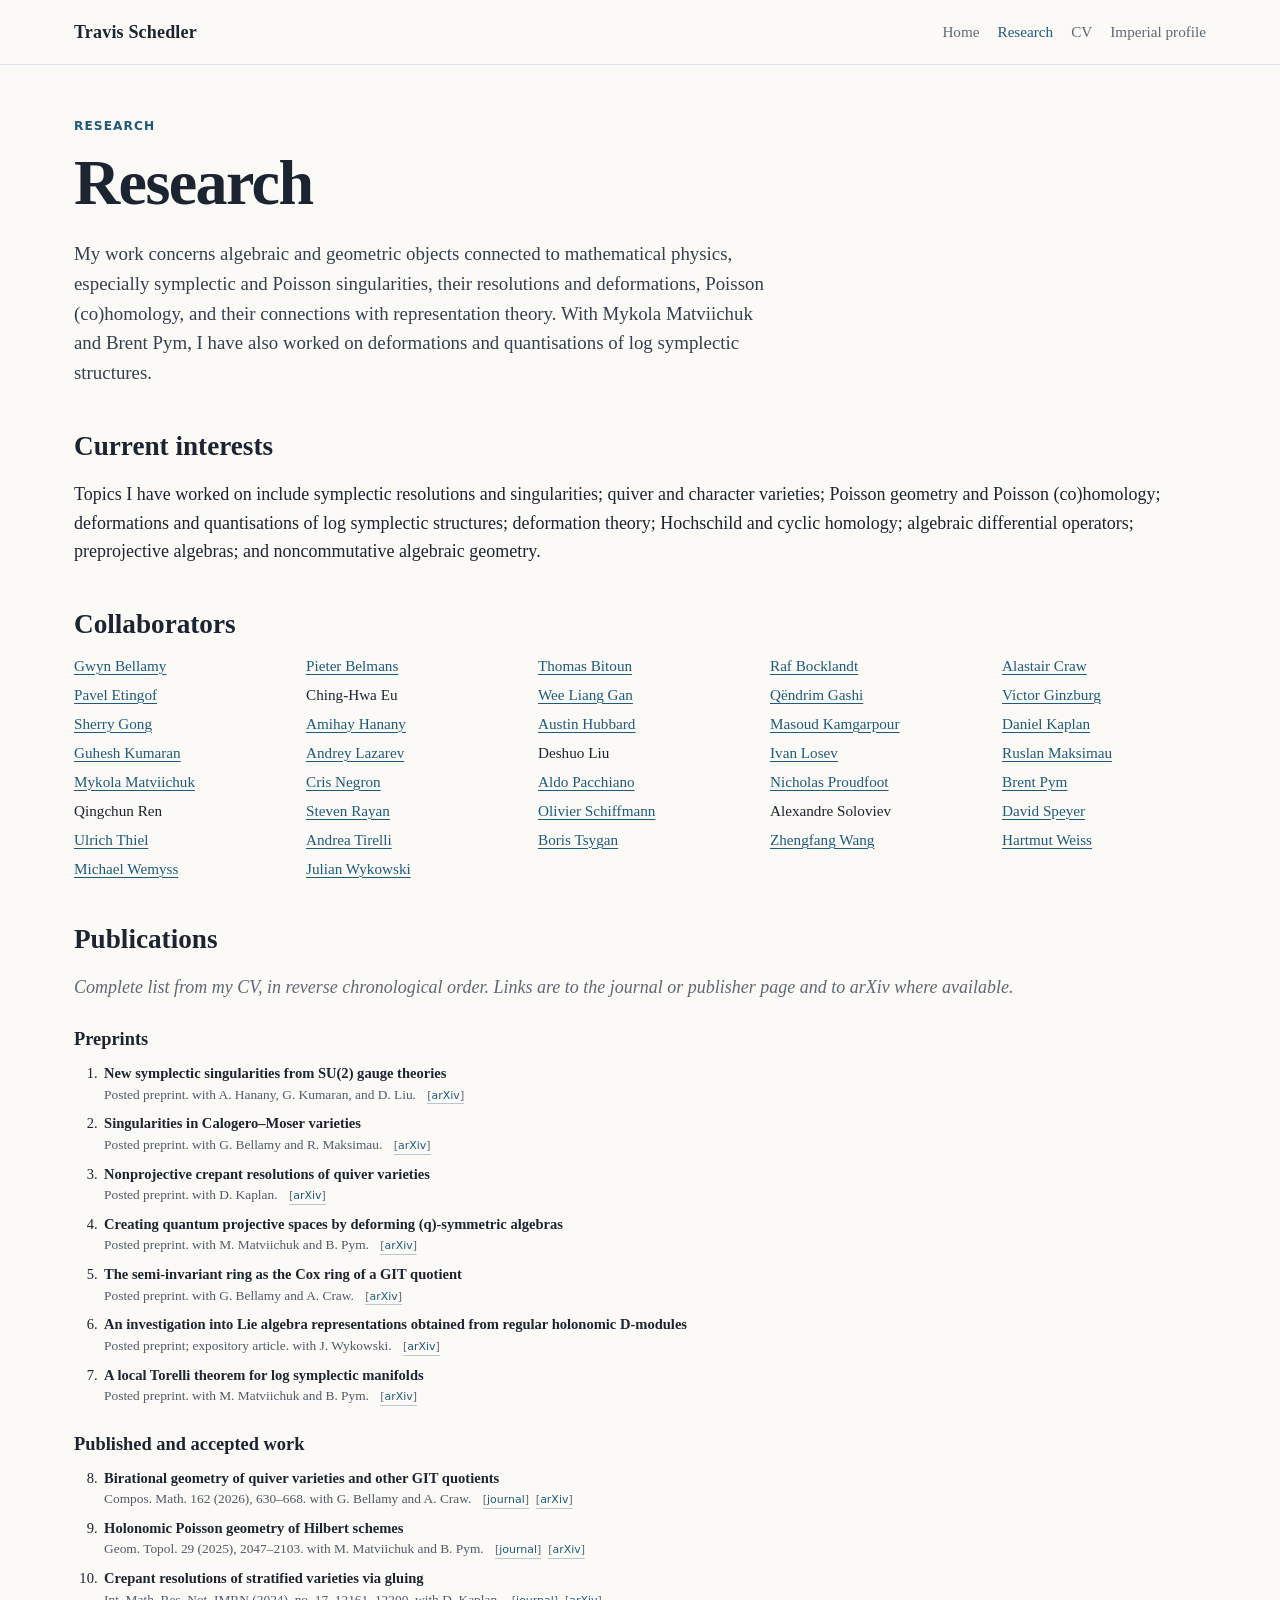
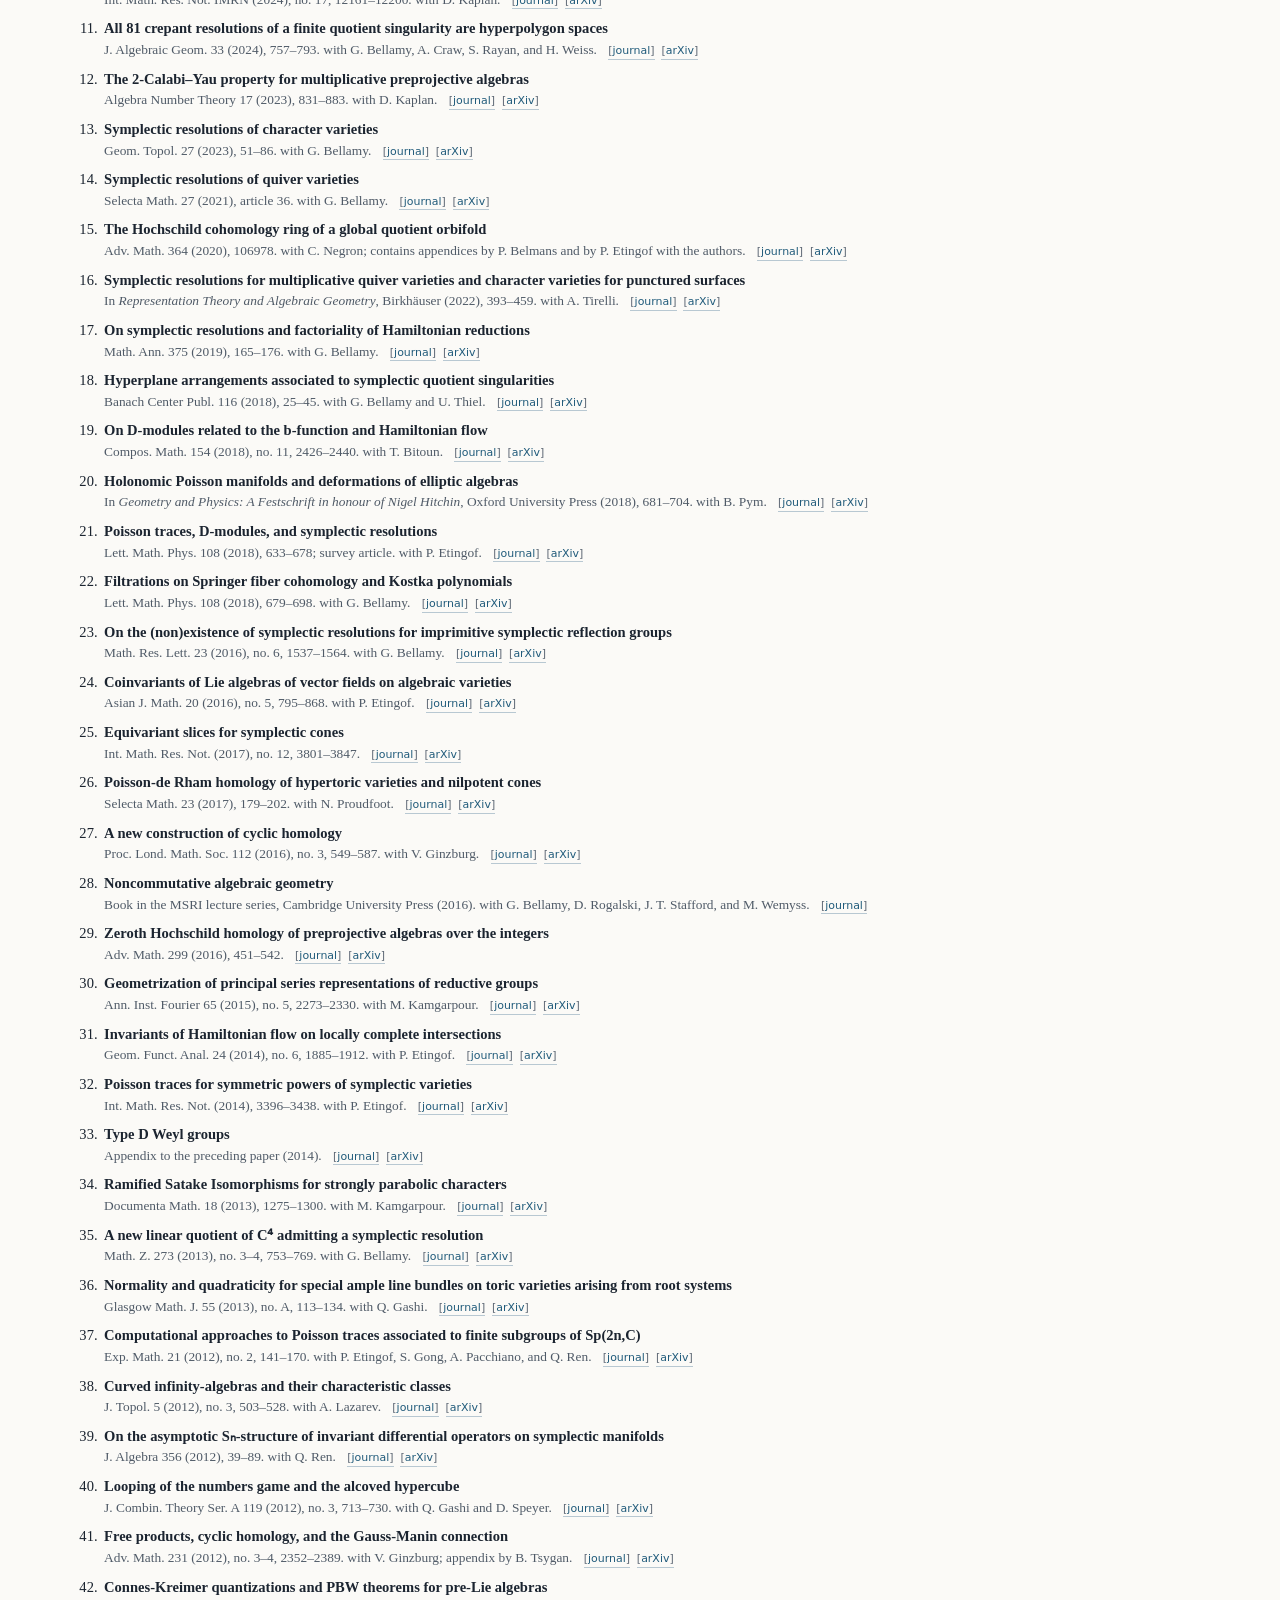
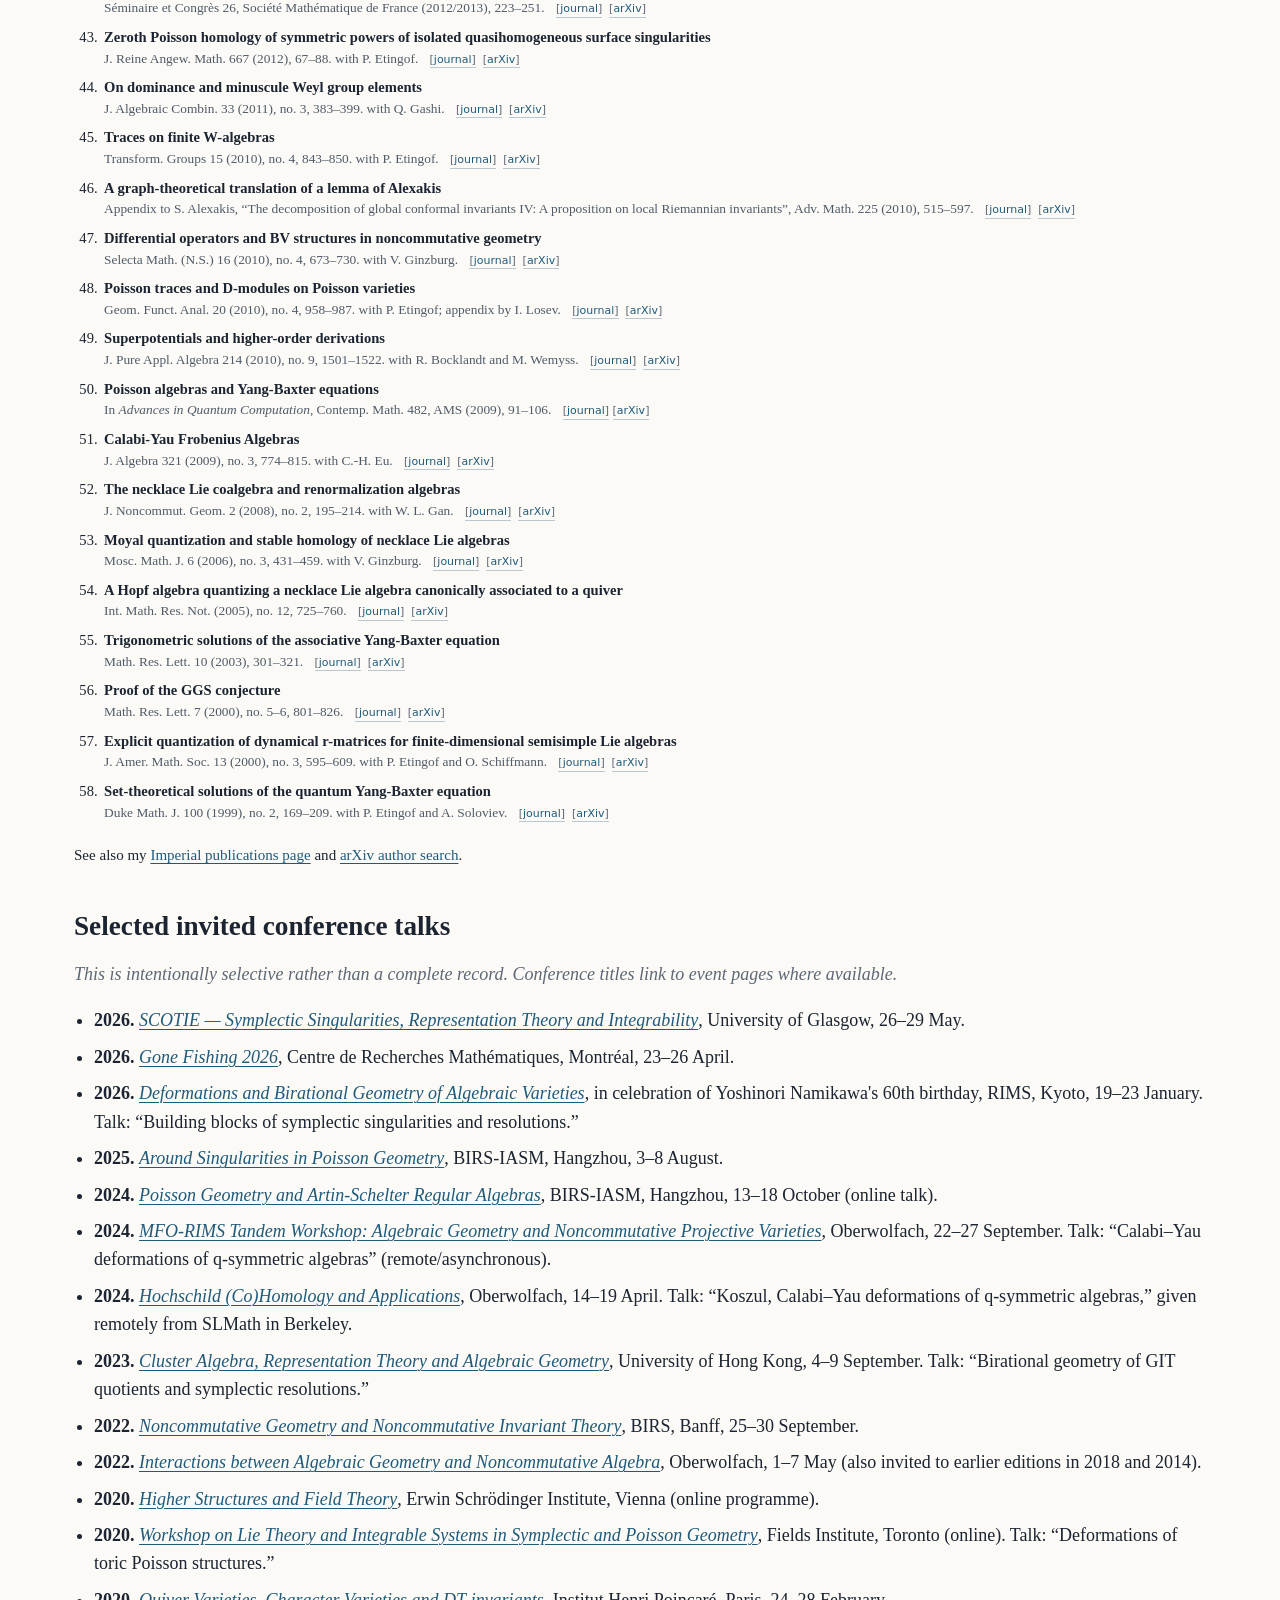
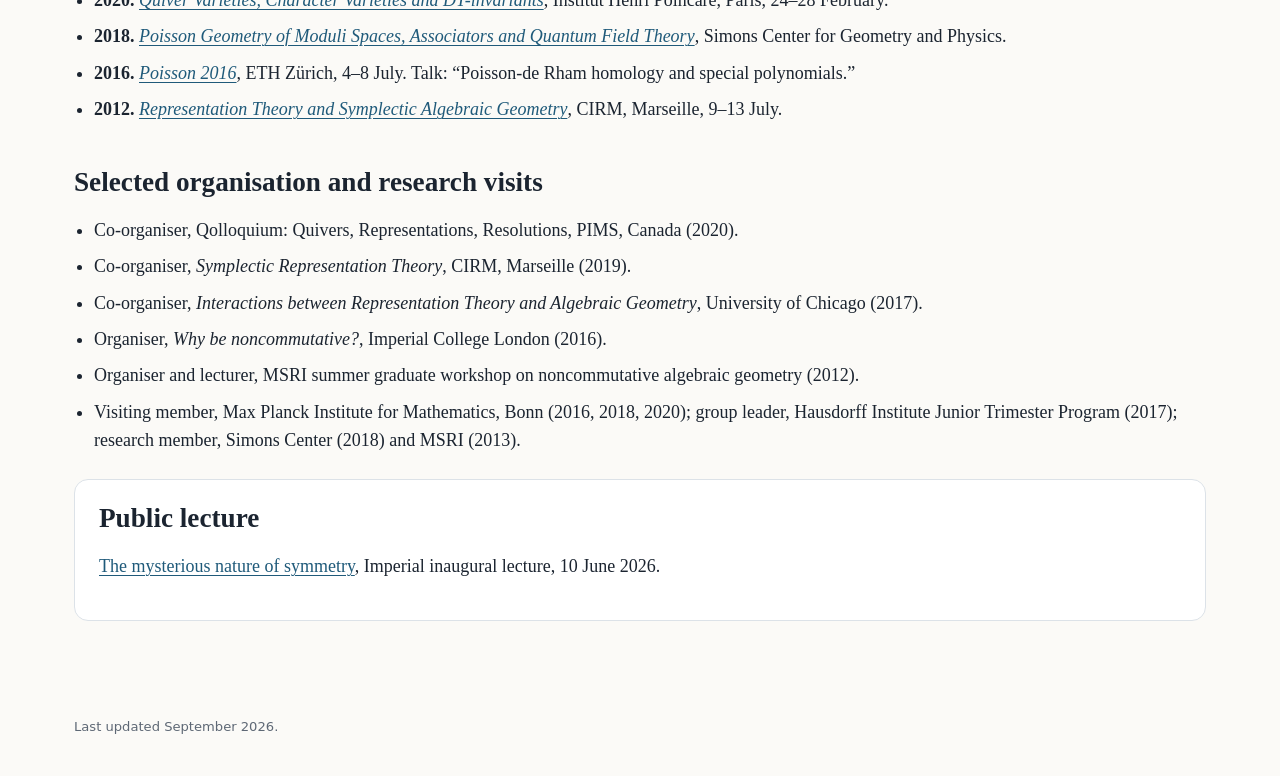
==== research.html @ 21d4279a "Add files via upload" ====
<!doctype html>
<html lang="en">
<head>
  <meta charset="utf-8">
  <meta name="viewport" content="width=device-width, initial-scale=1">
  <meta name="description" content="Research of Travis Schedler: symplectic and Poisson geometry, representation theory, Poisson (co)homology, quiver varieties, and log symplectic geometry.">
  <title>Research | Travis Schedler</title>
  <link rel="stylesheet" href="style.css">
</head>
<body>
  <header class="site-header">
    <nav class="nav" aria-label="Main navigation">
      <span class="brand">Travis Schedler</span>
      <div class="nav-links">
        <a href="index.html">Home</a>
        <span class="current-page" aria-current="page">Research</span>
        <a href="cv.pdf">CV</a>
        <a href="https://profiles.imperial.ac.uk/t.schedler">Imperial profile</a>
      </div>
    </nav>
  </header>

  <main>
    <div class="eyebrow">Research</div>
    <h1>Research</h1>
    <p class="lede">My work concerns algebraic and geometric objects connected to mathematical physics, especially symplectic and Poisson singularities, their resolutions and deformations, Poisson (co)homology, and their connections with representation theory. With Mykola Matviichuk and Brent Pym, I have also worked on deformations and quantisations of log symplectic structures.</p>

    <h2>Current interests</h2>
    <p>Topics I have worked on include symplectic resolutions and singularities; quiver and character varieties; Poisson geometry and Poisson (co)homology; deformations and quantisations of log symplectic structures; deformation theory; Hochschild and cyclic homology; algebraic differential operators; preprojective algebras; and noncommutative algebraic geometry.</p>

    <h2>Collaborators</h2>
    <ul class="collaborator-list">
      <li><a href="https://sites.google.com/view/gwynbellamy/home">Gwyn Bellamy</a></li>
      <li><a href="https://pbelmans.ncag.info/">Pieter Belmans</a></li>
      <li><a href="https://profiles.ucalgary.ca/thomas-bitoun">Thomas Bitoun</a></li>
      <li><a href="https://www.uva.nl/profiel/b/o/r.r.j.bocklandt/r.r.j.bocklandt.html">Raf Bocklandt</a></li>
      <li><a href="https://people.bath.ac.uk/ac886/">Alastair Craw</a></li>
      <li><a href="https://math.mit.edu/~etingof/">Pavel Etingof</a></li>
      <li>Ching-Hwa Eu</li>
      <li><a href="https://mathdept.ucr.edu/wee-liang-gan-publications">Wee Liang Gan</a></li>
      <li><a href="https://qendrimgashi.com/">Qëndrim Gashi</a></li>
      <li><a href="https://mathematics.uchicago.edu/people/profile/victor-ginzburg/">Victor Ginzburg</a></li>
      <li><a href="https://people.tamu.edu/~sgongli/">Sherry Gong</a></li>
      <li><a href="https://www.imperial.ac.uk/theoretical-physics/people/academic-staff/">Amihay Hanany</a></li>
      <li><a href="https://www.imperial.ac.uk/geometry/members/">Austin Hubbard</a></li>
      <li><a href="https://sites.google.com/view/masoudkomi/">Masoud Kamgarpour</a></li>
      <li><a href="https://sites.google.com/view/dankaplan/">Daniel Kaplan</a></li>
      <li><a href="https://www.guhesh.co.uk/">Guhesh Kumaran</a></li>
      <li><a href="https://www.lancaster.ac.uk/sci-tech/about-us/people/andrey-lazarev">Andrey Lazarev</a></li>
      <li>Deshuo Liu</li>
      <li><a href="https://ivanloseu.github.io/">Ivan Losev</a></li>
      <li><a href="https://www.cyu.fr/en/node/1009">Ruslan Maksimau</a></li>
      <li><a href="https://sites.google.com/view/mykola-matviichuk/home">Mykola Matviichuk</a></li>
      <li><a href="https://c-negron.github.io/">Cris Negron</a></li>
      <li><a href="https://www.aldopacchiano.ai/">Aldo Pacchiano</a></li>
      <li><a href="https://pages.uoregon.edu/njp/">Nicholas Proudfoot</a></li>
      <li><a href="https://www.mcgill.ca/mathstat/brent-pym">Brent Pym</a></li>
      <li>Qingchun Ren</li>
      <li><a href="https://researchers.usask.ca/steven-rayan/index.php">Steven Rayan</a></li>
      <li><a href="https://sites.google.com/site/olivierschiffmann/">Olivier Schiffmann</a></li>
      <li>Alexandre Soloviev</li>
      <li><a href="https://lsa.umich.edu/math/people/faculty/speyer.html">David Speyer</a></li>
      <li><a href="https://ulthiel.com/">Ulrich Thiel</a></li>
      <li><a href="http://wwwf.imperial.ac.uk/~at515/">Andrea Tirelli</a></li>
      <li><a href="https://www.math.northwestern.edu/people/faculty/boris-tsygan1.html">Boris Tsygan</a></li>
      <li><a href="https://math.nju.edu.cn/en/People/Faculty/20250512/i315954.html">Zhengfang Wang</a></li>
      <li><a href="https://www.math.uni-kiel.de/geometrie/de/hartmut-weiss">Hartmut Weiss</a></li>
      <li><a href="https://www.maths.gla.ac.uk/~mwemyss/">Michael Wemyss</a></li>
      <li><a href="https://sites.google.com/view/julian-wykowski">Julian Wykowski</a></li>
    </ul>

    <h2>Publications</h2>
    <p class="note">Complete list from my CV, in reverse chronological order. Links are to the journal or publisher page and to arXiv where available.</p>

    <h3>Preprints</h3>
    <ol class="publication-list" start="1">
      <li>
        <div class="pub-title">New symplectic singularities from SU(2) gauge theories</div>
        <div class="pub-details">Posted preprint. with A. Hanany, G. Kumaran, and D. Liu. <span class="pub-links"><a class="pub-link" href="https://arxiv.org/abs/2608.06451">arXiv</a></span></div>
      </li>
      <li>
        <div class="pub-title">Singularities in Calogero–Moser varieties</div>
        <div class="pub-details">Posted preprint. with G. Bellamy and R. Maksimau. <span class="pub-links"><a class="pub-link" href="https://arxiv.org/abs/2505.13779">arXiv</a></span></div>
      </li>
      <li>
        <div class="pub-title">Nonprojective crepant resolutions of quiver varieties</div>
        <div class="pub-details">Posted preprint. with D. Kaplan. <span class="pub-links"><a class="pub-link" href="https://arxiv.org/abs/2505.08624">arXiv</a></span></div>
      </li>
      <li>
        <div class="pub-title">Creating quantum projective spaces by deforming (q)-symmetric algebras</div>
        <div class="pub-details">Posted preprint. with M. Matviichuk and B. Pym. <span class="pub-links"><a class="pub-link" href="https://arxiv.org/abs/2411.10425">arXiv</a></span></div>
      </li>
      <li>
        <div class="pub-title">The semi-invariant ring as the Cox ring of a GIT quotient</div>
        <div class="pub-details">Posted preprint. with G. Bellamy and A. Craw. <span class="pub-links"><a class="pub-link" href="https://arxiv.org/abs/2404.12225">arXiv</a></span></div>
      </li>
      <li>
        <div class="pub-title">An investigation into Lie algebra representations obtained from regular holonomic D-modules</div>
        <div class="pub-details">Posted preprint; expository article. with J. Wykowski. <span class="pub-links"><a class="pub-link" href="https://arxiv.org/abs/2111.14774">arXiv</a></span></div>
      </li>
      <li>
        <div class="pub-title">A local Torelli theorem for log symplectic manifolds</div>
        <div class="pub-details">Posted preprint. with M. Matviichuk and B. Pym. <span class="pub-links"><a class="pub-link" href="https://arxiv.org/abs/2010.08692">arXiv</a></span></div>
      </li>
    </ol>

    <h3>Published and accepted work</h3>
    <ol class="publication-list" start="8">
      <li>
        <div class="pub-title">Birational geometry of quiver varieties and other GIT quotients</div>
        <div class="pub-details">Compos. Math. 162 (2026), 630–668. with G. Bellamy and A. Craw. <span class="pub-links"><a class="pub-link" href="https://doi.org/10.1017/S0010437X26103145">journal</a> <a class="pub-link" href="https://arxiv.org/abs/2212.09623">arXiv</a></span></div>
      </li>
      <li>
        <div class="pub-title">Holonomic Poisson geometry of Hilbert schemes</div>
        <div class="pub-details">Geom. Topol. 29 (2025), 2047–2103. with M. Matviichuk and B. Pym. <span class="pub-links"><a class="pub-link" href="https://doi.org/10.2140/gt.2025.29.2047">journal</a> <a class="pub-link" href="https://arxiv.org/abs/2212.14763">arXiv</a></span></div>
      </li>
      <li>
        <div class="pub-title">Crepant resolutions of stratified varieties via gluing</div>
        <div class="pub-details">Int. Math. Res. Not. IMRN (2024), no. 17, 12161–12200. with D. Kaplan. <span class="pub-links"><a class="pub-link" href="https://doi.org/10.1093/imrn/rnae135">journal</a> <a class="pub-link" href="https://arxiv.org/abs/2311.07539">arXiv</a></span></div>
      </li>
      <li>
        <div class="pub-title">All 81 crepant resolutions of a finite quotient singularity are hyperpolygon spaces</div>
        <div class="pub-details">J. Algebraic Geom. 33 (2024), 757–793. with G. Bellamy, A. Craw, S. Rayan, and H. Weiss. <span class="pub-links"><a class="pub-link" href="https://doi.org/10.1090/jag/827">journal</a> <a class="pub-link" href="https://arxiv.org/abs/2112.09878">arXiv</a></span></div>
      </li>
      <li>
        <div class="pub-title">The 2-Calabi–Yau property for multiplicative preprojective algebras</div>
        <div class="pub-details">Algebra Number Theory 17 (2023), 831–883. with D. Kaplan. <span class="pub-links"><a class="pub-link" href="https://doi.org/10.2140/ant.2023.17.831">journal</a> <a class="pub-link" href="https://arxiv.org/abs/1905.12025">arXiv</a></span></div>
      </li>
      <li>
        <div class="pub-title">Symplectic resolutions of character varieties</div>
        <div class="pub-details">Geom. Topol. 27 (2023), 51–86. with G. Bellamy. <span class="pub-links"><a class="pub-link" href="https://doi.org/10.2140/gt.2023.27.51">journal</a> <a class="pub-link" href="https://arxiv.org/abs/1909.12545">arXiv</a></span></div>
      </li>
      <li>
        <div class="pub-title">Symplectic resolutions of quiver varieties</div>
        <div class="pub-details">Selecta Math. 27 (2021), article 36. with G. Bellamy. <span class="pub-links"><a class="pub-link" href="https://doi.org/10.1007/s00029-021-00647-0">journal</a> <a class="pub-link" href="https://arxiv.org/abs/1602.00164">arXiv</a></span></div>
      </li>
      <li>
        <div class="pub-title">The Hochschild cohomology ring of a global quotient orbifold</div>
        <div class="pub-details">Adv. Math. 364 (2020), 106978. with C. Negron; contains appendices by P. Belmans and by P. Etingof with the authors. <span class="pub-links"><a class="pub-link" href="https://doi.org/10.1016/j.aim.2020.106978">journal</a> <a class="pub-link" href="https://arxiv.org/abs/1809.08715">arXiv</a></span></div>
      </li>
      <li>
        <div class="pub-title">Symplectic resolutions for multiplicative quiver varieties and character varieties for punctured surfaces</div>
        <div class="pub-details">In <em>Representation Theory and Algebraic Geometry</em>, Birkhäuser (2022), 393–459. with A. Tirelli. <span class="pub-links"><a class="pub-link" href="https://doi.org/10.1007/978-3-030-82007-7_9">journal</a> <a class="pub-link" href="https://arxiv.org/abs/1812.07687">arXiv</a></span></div>
      </li>
      <li>
        <div class="pub-title">On symplectic resolutions and factoriality of Hamiltonian reductions</div>
        <div class="pub-details">Math. Ann. 375 (2019), 165–176. with G. Bellamy. <span class="pub-links"><a class="pub-link" href="https://doi.org/10.1007/s00208-019-01851-2">journal</a> <a class="pub-link" href="https://arxiv.org/abs/1809.04301">arXiv</a></span></div>
      </li>
      <li>
        <div class="pub-title">Hyperplane arrangements associated to symplectic quotient singularities</div>
        <div class="pub-details">Banach Center Publ. 116 (2018), 25–45. with G. Bellamy and U. Thiel. <span class="pub-links"><a class="pub-link" href="https://doi.org/10.4064/bc116-2">journal</a> <a class="pub-link" href="https://arxiv.org/abs/1702.04881">arXiv</a></span></div>
      </li>
      <li>
        <div class="pub-title">On D-modules related to the b-function and Hamiltonian flow</div>
        <div class="pub-details">Compos. Math. 154 (2018), no. 11, 2426–2440. with T. Bitoun. <span class="pub-links"><a class="pub-link" href="https://doi.org/10.1112/S0010437X18007492">journal</a> <a class="pub-link" href="https://arxiv.org/abs/1606.07761">arXiv</a></span></div>
      </li>
      <li>
        <div class="pub-title">Holonomic Poisson manifolds and deformations of elliptic algebras</div>
        <div class="pub-details">In <em>Geometry and Physics: A Festschrift in honour of Nigel Hitchin</em>, Oxford University Press (2018), 681–704. with B. Pym. <span class="pub-links"><a class="pub-link" href="https://doi.org/10.1093/oso/9780198802020.003.0028">journal</a> <a class="pub-link" href="https://arxiv.org/abs/1707.06035">arXiv</a></span></div>
      </li>
      <li>
        <div class="pub-title">Poisson traces, D-modules, and symplectic resolutions</div>
        <div class="pub-details">Lett. Math. Phys. 108 (2018), 633–678; survey article. with P. Etingof. <span class="pub-links"><a class="pub-link" href="https://doi.org/10.1007/s11005-017-1024-1">journal</a> <a class="pub-link" href="https://arxiv.org/abs/1705.00423">arXiv</a></span></div>
      </li>
      <li>
        <div class="pub-title">Filtrations on Springer fiber cohomology and Kostka polynomials</div>
        <div class="pub-details">Lett. Math. Phys. 108 (2018), 679–698. with G. Bellamy. <span class="pub-links"><a class="pub-link" href="https://doi.org/10.1007/s11005-017-1002-7">journal</a> <a class="pub-link" href="https://arxiv.org/abs/1509.02520">arXiv</a></span></div>
      </li>
      <li>
        <div class="pub-title">On the (non)existence of symplectic resolutions for imprimitive symplectic reflection groups</div>
        <div class="pub-details">Math. Res. Lett. 23 (2016), no. 6, 1537–1564. with G. Bellamy. <span class="pub-links"><a class="pub-link" href="https://doi.org/10.4310/MRL.2016.v23.n6.a1">journal</a> <a class="pub-link" href="https://arxiv.org/abs/1309.3558">arXiv</a></span></div>
      </li>
      <li>
        <div class="pub-title">Coinvariants of Lie algebras of vector fields on algebraic varieties</div>
        <div class="pub-details">Asian J. Math. 20 (2016), no. 5, 795–868. with P. Etingof. <span class="pub-links"><a class="pub-link" href="https://doi.org/10.4310/AJM.2016.v20.n5.a1">journal</a> <a class="pub-link" href="https://arxiv.org/abs/1211.1883">arXiv</a></span></div>
      </li>
      <li>
        <div class="pub-title">Equivariant slices for symplectic cones</div>
        <div class="pub-details">Int. Math. Res. Not. (2017), no. 12, 3801–3847. <span class="pub-links"><a class="pub-link" href="https://doi.org/10.1093/imrn/rnw124">journal</a> <a class="pub-link" href="https://arxiv.org/abs/1501.03368">arXiv</a></span></div>
      </li>
      <li>
        <div class="pub-title">Poisson-de Rham homology of hypertoric varieties and nilpotent cones</div>
        <div class="pub-details">Selecta Math. 23 (2017), 179–202. with N. Proudfoot. <span class="pub-links"><a class="pub-link" href="https://doi.org/10.1007/s00029-016-0232-3">journal</a> <a class="pub-link" href="https://arxiv.org/abs/1405.0743">arXiv</a></span></div>
      </li>
      <li>
        <div class="pub-title">A new construction of cyclic homology</div>
        <div class="pub-details">Proc. Lond. Math. Soc. 112 (2016), no. 3, 549–587. with V. Ginzburg. <span class="pub-links"><a class="pub-link" href="https://doi.org/10.1112/plms/pdw001">journal</a> <a class="pub-link" href="https://arxiv.org/abs/1201.6635">arXiv</a></span></div>
      </li>
      <li>
        <div class="pub-title">Noncommutative algebraic geometry</div>
        <div class="pub-details">Book in the MSRI lecture series, Cambridge University Press (2016). with G. Bellamy, D. Rogalski, J. T. Stafford, and M. Wemyss. <span class="pub-links"><a class="pub-link" href="https://www.cambridge.org/core/books/noncommutative-algebraic-geometry/">journal</a></span></div>
      </li>
      <li>
        <div class="pub-title">Zeroth Hochschild homology of preprojective algebras over the integers</div>
        <div class="pub-details">Adv. Math. 299 (2016), 451–542. <span class="pub-links"><a class="pub-link" href="https://doi.org/10.1016/j.aim.2016.02.015">journal</a> <a class="pub-link" href="https://arxiv.org/abs/0704.3278">arXiv</a></span></div>
      </li>
      <li>
        <div class="pub-title">Geometrization of principal series representations of reductive groups</div>
        <div class="pub-details">Ann. Inst. Fourier 65 (2015), no. 5, 2273–2330. with M. Kamgarpour. <span class="pub-links"><a class="pub-link" href="https://doi.org/10.5802/aif.2988">journal</a> <a class="pub-link" href="https://arxiv.org/abs/1011.4529">arXiv</a></span></div>
      </li>
      <li>
        <div class="pub-title">Invariants of Hamiltonian flow on locally complete intersections</div>
        <div class="pub-details">Geom. Funct. Anal. 24 (2014), no. 6, 1885–1912. with P. Etingof. <span class="pub-links"><a class="pub-link" href="https://doi.org/10.1007/s00039-014-0302-7">journal</a> <a class="pub-link" href="https://arxiv.org/abs/1401.5042">arXiv</a></span></div>
      </li>
      <li>
        <div class="pub-title">Poisson traces for symmetric powers of symplectic varieties</div>
        <div class="pub-details">Int. Math. Res. Not. (2014), 3396–3438. with P. Etingof. <span class="pub-links"><a class="pub-link" href="https://doi.org/10.1093/imrn/rnt031">journal</a> <a class="pub-link" href="https://arxiv.org/abs/1109.4712">arXiv</a></span></div>
      </li>
      <li>
        <div class="pub-title">Type D Weyl groups</div>
        <div class="pub-details">Appendix to the preceding paper (2014). <span class="pub-links"><a class="pub-link" href="https://doi.org/10.1093/imrn/rnt031">journal</a> <a class="pub-link" href="https://arxiv.org/abs/1109.4712">arXiv</a></span></div>
      </li>
      <li>
        <div class="pub-title">Ramified Satake Isomorphisms for strongly parabolic characters</div>
        <div class="pub-details">Documenta Math. 18 (2013), 1275–1300. with M. Kamgarpour. <span class="pub-links"><a class="pub-link" href="https://doi.org/10.4171/DM/428">journal</a> <a class="pub-link" href="https://arxiv.org/abs/1210.1051">arXiv</a></span></div>
      </li>
      <li>
        <div class="pub-title">A new linear quotient of C⁴ admitting a symplectic resolution</div>
        <div class="pub-details">Math. Z. 273 (2013), no. 3–4, 753–769. with G. Bellamy. <span class="pub-links"><a class="pub-link" href="https://doi.org/10.1007/s00209-012-1028-6">journal</a> <a class="pub-link" href="https://arxiv.org/abs/1109.3015">arXiv</a></span></div>
      </li>
      <li>
        <div class="pub-title">Normality and quadraticity for special ample line bundles on toric varieties arising from root systems</div>
        <div class="pub-details">Glasgow Math. J. 55 (2013), no. A, 113–134. with Q. Gashi. <span class="pub-links"><a class="pub-link" href="https://doi.org/10.1017/S0017089513000542">journal</a> <a class="pub-link" href="https://arxiv.org/abs/1102.4083">arXiv</a></span></div>
      </li>
      <li>
        <div class="pub-title">Computational approaches to Poisson traces associated to finite subgroups of Sp(2n,C)</div>
        <div class="pub-details">Exp. Math. 21 (2012), no. 2, 141–170. with P. Etingof, S. Gong, A. Pacchiano, and Q. Ren. <span class="pub-links"><a class="pub-link" href="https://doi.org/10.1080/10586458.2012.641840">journal</a> <a class="pub-link" href="https://arxiv.org/abs/1101.5171">arXiv</a></span></div>
      </li>
      <li>
        <div class="pub-title">Curved infinity-algebras and their characteristic classes</div>
        <div class="pub-details">J. Topol. 5 (2012), no. 3, 503–528. with A. Lazarev. <span class="pub-links"><a class="pub-link" href="https://doi.org/10.1112/jtopol/jts011">journal</a> <a class="pub-link" href="https://arxiv.org/abs/1009.6203">arXiv</a></span></div>
      </li>
      <li>
        <div class="pub-title">On the asymptotic Sₙ-structure of invariant differential operators on symplectic manifolds</div>
        <div class="pub-details">J. Algebra 356 (2012), 39–89. with Q. Ren. <span class="pub-links"><a class="pub-link" href="https://doi.org/10.1016/j.jalgebra.2012.01.023">journal</a> <a class="pub-link" href="https://arxiv.org/abs/1006.0268">arXiv</a></span></div>
      </li>
      <li>
        <div class="pub-title">Looping of the numbers game and the alcoved hypercube</div>
        <div class="pub-details">J. Combin. Theory Ser. A 119 (2012), no. 3, 713–730. with Q. Gashi and D. Speyer. <span class="pub-links"><a class="pub-link" href="https://doi.org/10.1016/j.jcta.2011.11.012">journal</a> <a class="pub-link" href="https://arxiv.org/abs/0909.5324">arXiv</a></span></div>
      </li>
      <li>
        <div class="pub-title">Free products, cyclic homology, and the Gauss-Manin connection</div>
        <div class="pub-details">Adv. Math. 231 (2012), no. 3–4, 2352–2389. with V. Ginzburg; appendix by B. Tsygan. <span class="pub-links"><a class="pub-link" href="https://doi.org/10.1016/j.aim.2012.06.016">journal</a> <a class="pub-link" href="https://arxiv.org/abs/0803.3655">arXiv</a></span></div>
      </li>
      <li>
        <div class="pub-title">Connes-Kreimer quantizations and PBW theorems for pre-Lie algebras</div>
        <div class="pub-details">Séminaire et Congrès 26, Société Mathématique de France (2012/2013), 223–251. <span class="pub-links"><a class="pub-link" href="https://smf.emath.fr/publications/quantification-la-connes-kreimer-et-theoremes-pbw-pour-les-algebres-pre-lie">journal</a> <a class="pub-link" href="https://arxiv.org/abs/0907.1717">arXiv</a></span></div>
      </li>
      <li>
        <div class="pub-title">Zeroth Poisson homology of symmetric powers of isolated quasihomogeneous surface singularities</div>
        <div class="pub-details">J. Reine Angew. Math. 667 (2012), 67–88. with P. Etingof. <span class="pub-links"><a class="pub-link" href="https://doi.org/10.1515/CRELLE.2011.124">journal</a> <a class="pub-link" href="https://arxiv.org/abs/0907.1715">arXiv</a></span></div>
      </li>
      <li>
        <div class="pub-title">On dominance and minuscule Weyl group elements</div>
        <div class="pub-details">J. Algebraic Combin. 33 (2011), no. 3, 383–399. with Q. Gashi. <span class="pub-links"><a class="pub-link" href="https://doi.org/10.1007/s10801-010-0248-2">journal</a> <a class="pub-link" href="https://arxiv.org/abs/0908.1091">arXiv</a></span></div>
      </li>
      <li>
        <div class="pub-title">Traces on finite W-algebras</div>
        <div class="pub-details">Transform. Groups 15 (2010), no. 4, 843–850. with P. Etingof. <span class="pub-links"><a class="pub-link" href="https://doi.org/10.1007/s00031-010-9103-8">journal</a> <a class="pub-link" href="https://arxiv.org/abs/1004.4634">arXiv</a></span></div>
      </li>
      <li>
        <div class="pub-title">A graph-theoretical translation of a lemma of Alexakis</div>
        <div class="pub-details">Appendix to S. Alexakis, “The decomposition of global conformal invariants IV: A proposition on local Riemannian invariants”, Adv. Math. 225 (2010), 515–597. <span class="pub-links"><a class="pub-link" href="https://doi.org/10.1016/j.aim.2010.01.028">journal</a> <a class="pub-link" href="https://arxiv.org/abs/0912.3761">arXiv</a></span></div>
      </li>
      <li>
        <div class="pub-title">Differential operators and BV structures in noncommutative geometry</div>
        <div class="pub-details">Selecta Math. (N.S.) 16 (2010), no. 4, 673–730. with V. Ginzburg. <span class="pub-links"><a class="pub-link" href="https://doi.org/10.1007/s00029-010-0029-8">journal</a> <a class="pub-link" href="https://arxiv.org/abs/0710.3392">arXiv</a></span></div>
      </li>
      <li>
        <div class="pub-title">Poisson traces and D-modules on Poisson varieties</div>
        <div class="pub-details">Geom. Funct. Anal. 20 (2010), no. 4, 958–987. with P. Etingof; appendix by I. Losev. <span class="pub-links"><a class="pub-link" href="https://doi.org/10.1007/s00039-010-0085-4">journal</a> <a class="pub-link" href="https://arxiv.org/abs/0908.3868">arXiv</a></span></div>
      </li>
      <li>
        <div class="pub-title">Superpotentials and higher-order derivations</div>
        <div class="pub-details">J. Pure Appl. Algebra 214 (2010), no. 9, 1501–1522. with R. Bocklandt and M. Wemyss. <span class="pub-links"><a class="pub-link" href="https://doi.org/10.1016/j.jpaa.2009.07.013">journal</a> <a class="pub-link" href="https://arxiv.org/abs/0802.0162">arXiv</a></span></div>
      </li>
      <li>
        <div class="pub-title">Poisson algebras and Yang-Baxter equations</div>
        <div class="pub-details">In <em>Advances in Quantum Computation</em>, Contemp. Math. 482, AMS (2009), 91–106. <span class="pub-links"><a class="pub-link" href="https://doi.org/10.1090/conm/482/09415">journal</a><a class="pub-link" href="https://arxiv.org/abs/math/0612493">arXiv</a></span></div>
      </li>
      <li>
        <div class="pub-title">Calabi-Yau Frobenius Algebras</div>
        <div class="pub-details">J. Algebra 321 (2009), no. 3, 774–815. with C.-H. Eu. <span class="pub-links"><a class="pub-link" href="https://doi.org/10.1016/j.jalgebra.2008.11.003">journal</a> <a class="pub-link" href="https://arxiv.org/abs/0710.3391">arXiv</a></span></div>
      </li>
      <li>
        <div class="pub-title">The necklace Lie coalgebra and renormalization algebras</div>
        <div class="pub-details">J. Noncommut. Geom. 2 (2008), no. 2, 195–214. with W. L. Gan. <span class="pub-links"><a class="pub-link" href="https://doi.org/10.4171/JNCG/19">journal</a> <a class="pub-link" href="https://arxiv.org/abs/math-ph/0702055">arXiv</a></span></div>
      </li>
      <li>
        <div class="pub-title">Moyal quantization and stable homology of necklace Lie algebras</div>
        <div class="pub-details">Mosc. Math. J. 6 (2006), no. 3, 431–459. with V. Ginzburg. <span class="pub-links"><a class="pub-link" href="https://doi.org/10.17323/1609-4514-2006-6-3-431-459">journal</a> <a class="pub-link" href="https://arxiv.org/abs/math/0605704">arXiv</a></span></div>
      </li>
      <li>
        <div class="pub-title">A Hopf algebra quantizing a necklace Lie algebra canonically associated to a quiver</div>
        <div class="pub-details">Int. Math. Res. Not. (2005), no. 12, 725–760. <span class="pub-links"><a class="pub-link" href="https://doi.org/10.1155/IMRN.2005.725">journal</a> <a class="pub-link" href="https://arxiv.org/abs/math/0406200">arXiv</a></span></div>
      </li>
      <li>
        <div class="pub-title">Trigonometric solutions of the associative Yang-Baxter equation</div>
        <div class="pub-details">Math. Res. Lett. 10 (2003), 301–321. <span class="pub-links"><a class="pub-link" href="https://doi.org/10.4310/MRL.2003.v10.n3.a3">journal</a> <a class="pub-link" href="https://arxiv.org/abs/math/0212258">arXiv</a></span></div>
      </li>
      <li>
        <div class="pub-title">Proof of the GGS conjecture</div>
        <div class="pub-details">Math. Res. Lett. 7 (2000), no. 5–6, 801–826. <span class="pub-links"><a class="pub-link" href="https://doi.org/10.4310/MRL.2000.v7.n6.a12">journal</a> <a class="pub-link" href="https://arxiv.org/abs/math/0009173">arXiv</a></span></div>
      </li>
      <li>
        <div class="pub-title">Explicit quantization of dynamical r-matrices for finite-dimensional semisimple Lie algebras</div>
        <div class="pub-details">J. Amer. Math. Soc. 13 (2000), no. 3, 595–609. with P. Etingof and O. Schiffmann. <span class="pub-links"><a class="pub-link" href="https://doi.org/10.1090/S0894-0347-00-00333-7">journal</a> <a class="pub-link" href="https://arxiv.org/abs/math/9912009">arXiv</a></span></div>
      </li>
      <li>
        <div class="pub-title">Set-theoretical solutions of the quantum Yang-Baxter equation</div>
        <div class="pub-details">Duke Math. J. 100 (1999), no. 2, 169–209. with P. Etingof and A. Soloviev. <span class="pub-links"><a class="pub-link" href="https://doi.org/10.1215/S0012-7094-99-10007-X">journal</a> <a class="pub-link" href="https://arxiv.org/abs/q-alg/9707027">arXiv</a></span></div>
      </li>
    </ol>

    <p class="publication-more">See also my <a href="https://profiles.imperial.ac.uk/t.schedler/publications">Imperial publications page</a> and <a href="https://arxiv.org/search/?searchtype=author&amp;query=Schedler%2C+T">arXiv author search</a>.</p>

    <h2>Selected invited conference talks</h2>
    <p class="note">This is intentionally selective rather than a complete record. Conference titles link to event pages where available.</p>
    <ul class="clean-list">
      <li><strong>2026.</strong> <a href="https://sites.google.com/view/scotie2026/"><em>SCOTIE — Symplectic Singularities, Representation Theory and Integrability</em></a>, University of Glasgow, 26–29 May.</li>
      <li><strong>2026.</strong> <a href="https://www.math.wustl.edu/~xtang/gone-fishing"><em>Gone Fishing 2026</em></a>, Centre de Recherches Mathématiques, Montréal, 23–26 April.</li>
      <li><strong>2026.</strong> <a href="https://nagai-y.w.waseda.jp/deformations-and-birational-geometry-of-algebraic-varieties/"><em>Deformations and Birational Geometry of Algebraic Varieties</em></a>, in celebration of Yoshinori Namikawa's 60th birthday, RIMS, Kyoto, 19–23 January. Talk: “Building blocks of symplectic singularities and resolutions.”</li>
      <li><strong>2025.</strong> <a href="https://www.birs.ca/events/2025/5-day-workshops/25w5442"><em>Around Singularities in Poisson Geometry</em></a>, BIRS-IASM, Hangzhou, 3–8 August.</li>
      <li><strong>2024.</strong> <a href="https://www.birs.ca/events/2024/5-day-workshops/24w5505"><em>Poisson Geometry and Artin-Schelter Regular Algebras</em></a>, BIRS-IASM, Hangzhou, 13–18 October (online talk).</li>
      <li><strong>2024.</strong> <a href="https://publications.mfo.de/handle/mfo/4258"><em>MFO-RIMS Tandem Workshop: Algebraic Geometry and Noncommutative Projective Varieties</em></a>, Oberwolfach, 22–27 September. Talk: “Calabi–Yau deformations of q-symmetric algebras” (remote/asynchronous).</li>
      <li><strong>2024.</strong> <a href="https://publications.mfo.de/handle/mfo/4215"><em>Hochschild (Co)Homology and Applications</em></a>, Oberwolfach, 14–19 April. Talk: “Koszul, Calabi–Yau deformations of q-symmetric algebras,” given remotely from SLMath in Berkeley.</li>
      <li><strong>2023.</strong> <a href="https://hkumath.hku.hk/~imr/event/Conference2023/index.php"><em>Cluster Algebra, Representation Theory and Algebraic Geometry</em></a>, University of Hong Kong, 4–9 September. Talk: “Birational geometry of GIT quotients and symplectic resolutions.”</li>
      <li><strong>2022.</strong> <a href="https://www.birs.ca/events/2022/5-day-workshops/22w5084"><em>Noncommutative Geometry and Noncommutative Invariant Theory</em></a>, BIRS, Banff, 25–30 September.</li>
      <li><strong>2022.</strong> <a href="https://publications.mfo.de/handle/mfo/3992"><em>Interactions between Algebraic Geometry and Noncommutative Algebra</em></a>, Oberwolfach, 1–7 May (also invited to earlier editions in 2018 and 2014).</li>
      <li><strong>2020.</strong> <a href="https://www.esi.ac.at/events/e399/"><em>Higher Structures and Field Theory</em></a>, Erwin Schrödinger Institute, Vienna (online programme).</li>
      <li><strong>2020.</strong> <a href="https://www.fieldsinstitute.ca/activities/19-20/lie-theory"><em>Workshop on Lie Theory and Integrable Systems in Symplectic and Poisson Geometry</em></a>, Fields Institute, Toronto (online). Talk: “Deformations of toric Poisson structures.”</li>
      <li><strong>2020.</strong> <a href="https://www.ihp.fr/en/news-research-activities/t1-2020-representation-theory"><em>Quiver Varieties, Character Varieties and DT-invariants</em></a>, Institut Henri Poincaré, Paris, 24–28 February.</li>
      <li><strong>2018.</strong> <a href="https://scgp.stonybrook.edu/archives/20581"><em>Poisson Geometry of Moduli Spaces, Associators and Quantum Field Theory</em></a>, Simons Center for Geometry and Physics.</li>
      <li><strong>2016.</strong> <a href="https://www.unige.ch/math/Poisson2016/conference.html"><em>Poisson 2016</em></a>, ETH Zürich, 4–8 July. Talk: “Poisson-de Rham homology and special polynomials.”</li>
      <li><strong>2012.</strong> <a href="https://www.cirm-math.fr/Archives/?EX=liste_archive&amp;annee=2012"><em>Representation Theory and Symplectic Algebraic Geometry</em></a>, CIRM, Marseille, 9–13 July.</li>
    </ul>

    <h2>Selected organisation and research visits</h2>
    <ul class="clean-list">
      <li>Co-organiser, Qolloquium: Quivers, Representations, Resolutions, PIMS, Canada (2020).</li>
      <li>Co-organiser, <em>Symplectic Representation Theory</em>, CIRM, Marseille (2019).</li>
      <li>Co-organiser, <em>Interactions between Representation Theory and Algebraic Geometry</em>, University of Chicago (2017).</li>
      <li>Organiser, <em>Why be noncommutative?</em>, Imperial College London (2016).</li>
      <li>Organiser and lecturer, MSRI summer graduate workshop on noncommutative algebraic geometry (2012).</li>
      <li>Visiting member, Max Planck Institute for Mathematics, Bonn (2016, 2018, 2020); group leader, Hausdorff Institute Junior Trimester Program (2017); research member, Simons Center (2018) and MSRI (2013).</li>
    </ul>

    <section class="card">
      <h2>Public lecture</h2>
      <p><a href="https://www.imperial.ac.uk/events/207243/the-mysterious-nature-of-symmetry/">The mysterious nature of symmetry</a>, Imperial inaugural lecture, 10 June 2026.</p>
    </section>
  </main>

  <footer>
    Last updated September 2026.
  </footer>
</body>
</html>
---- style.css ----
:root {
  --ink: #1b2430;
  --muted: #5e6875;
  --paper: #fbfaf7;
  --panel: #ffffff;
  --line: #dce2e8;
  --accent: #1f5a7a;
  --accent-soft: #eaf2f6;
  --max: 1180px;
}

* { box-sizing: border-box; }
html { scroll-behavior: smooth; }
body {
  margin: 0;
  background: var(--paper);
  color: var(--ink);
  font-family: Georgia, "Times New Roman", serif;
  font-size: 18px;
  line-height: 1.58;
}

a { color: var(--accent); text-decoration-thickness: 1px; text-underline-offset: 3px; }
a:hover { text-decoration-thickness: 2px; }

.site-header {
  border-bottom: 1px solid var(--line);
  background: rgba(251,250,247,0.96);
}
.nav {
  max-width: var(--max);
  margin: 0 auto;
  padding: 18px 24px;
  display: flex;
  gap: 22px;
  align-items: center;
  justify-content: space-between;
}
.brand {
  font-weight: 700;
  color: var(--ink);
  text-decoration: none;
  letter-spacing: .01em;
}
.nav-links { display: flex; gap: 18px; flex-wrap: wrap; }
.nav-links a, .current-page { text-decoration: none; color: var(--muted); font-size: 0.95rem; }
.nav-links a:hover, .current-page { color: var(--accent); }

main {
  max-width: var(--max);
  margin: 0 auto;
  padding: 52px 24px 72px;
}
.hero {
  display: grid;
  grid-template-columns: minmax(0, 1fr) 210px;
  gap: 48px;
  align-items: center;
  margin-bottom: 46px;
}
.eyebrow {
  font-family: system-ui, -apple-system, BlinkMacSystemFont, "Segoe UI", sans-serif;
  text-transform: uppercase;
  letter-spacing: .09em;
  color: var(--accent);
  font-size: .76rem;
  font-weight: 700;
  margin-bottom: 8px;
}
h1, h2, h3 { line-height: 1.18; }
h1 { font-size: clamp(2.5rem, 5vw, 4rem); margin: 0 0 10px; font-weight: 600; letter-spacing: -.025em; }
h2 { font-size: 1.7rem; margin: 42px 0 14px; }
h3 { font-size: 1.15rem; margin: 28px 0 8px; }
.lede { font-size: 1.18rem; color: #34404d; max-width: 690px; }

.photo {
  width: 200px;
  height: 200px;
  object-fit: cover;
  border-radius: 18px;
  border: 1px solid var(--line);
  box-shadow: 0 10px 28px rgba(27,36,48,.10);
  background: var(--accent-soft);
}

.card {
  background: var(--panel);
  border: 1px solid var(--line);
  border-radius: 14px;
  padding: 22px 24px;
  margin: 24px 0;
}
.card h2, .card h3 { margin-top: 0; }


.clean-list { padding-left: 1.25rem; }
.clean-list li { margin-bottom: 8px; }
.pub-list { padding-left: 1.35rem; }
.pub-list li { margin-bottom: 14px; }
.meta { color: var(--muted); font-size: .92rem; }
.note { color: var(--muted); font-style: italic; }


.home-copy {
  max-width: 820px;
}
.home-copy p + p {
  margin-top: 1.35rem;
}
.home-links {
  line-height: 1.65;
}

.collaborator-list {
  list-style: none;
  padding: 0;
  margin: 14px 0 8px;
  display: grid;
  grid-template-columns: repeat(5, minmax(0, 1fr));
  column-gap: 28px;
  row-gap: 5px;
  font-size: .95rem;
}
.collaborator-list li {
  min-width: 0;
}

footer {
  max-width: var(--max);
  margin: 0 auto;
  padding: 0 24px 38px;
  color: var(--muted);
  font-family: system-ui, -apple-system, BlinkMacSystemFont, "Segoe UI", sans-serif;
  font-size: .82rem;
}

@media (max-width: 1000px) {
  .collaborator-list { grid-template-columns: repeat(4, minmax(0, 1fr)); }
}

@media (max-width: 820px) {
  .collaborator-list { grid-template-columns: repeat(3, minmax(0, 1fr)); }
}

@media (max-width: 700px) {
  body { font-size: 17px; }
  .nav { align-items: flex-start; gap: 12px; }
  .hero { grid-template-columns: 1fr; gap: 26px; }
  .hero-photo { order: -1; }
  .photo { width: 145px; height: 145px; }
  main { padding-top: 36px; }
  .collaborator-list { grid-template-columns: repeat(2, minmax(0, 1fr)); }
}

@media (max-width: 440px) {
  .collaborator-list { grid-template-columns: 1fr; }
}

/* Compact bibliography on the research page */
.publication-list {
  padding-left: 1.7rem;
  margin-top: 12px;
  font-size: 0.91rem;
  line-height: 1.42;
}
.publication-list li {
  padding-left: .18rem;
  margin-bottom: 9px;
}
.pub-title {
  font-weight: 600;
  color: var(--ink);
}
.pub-details {
  margin-top: 1px;
  color: #4f5a67;
  font-size: .92em;
}
.pub-links {
  white-space: nowrap;
  margin-left: .28rem;
}
.pub-link {
  display: inline-block;
  margin-left: .22rem;
  font-family: system-ui, -apple-system, BlinkMacSystemFont, "Segoe UI", sans-serif;
  font-size: .82em;
  text-decoration: none;
  border-bottom: 1px solid #b8c8d2;
}
.pub-link::before { content: "["; color: var(--muted); }
.pub-link::after { content: "]"; color: var(--muted); }
.publication-more {
  margin-top: 22px;
  font-size: .94rem;
}
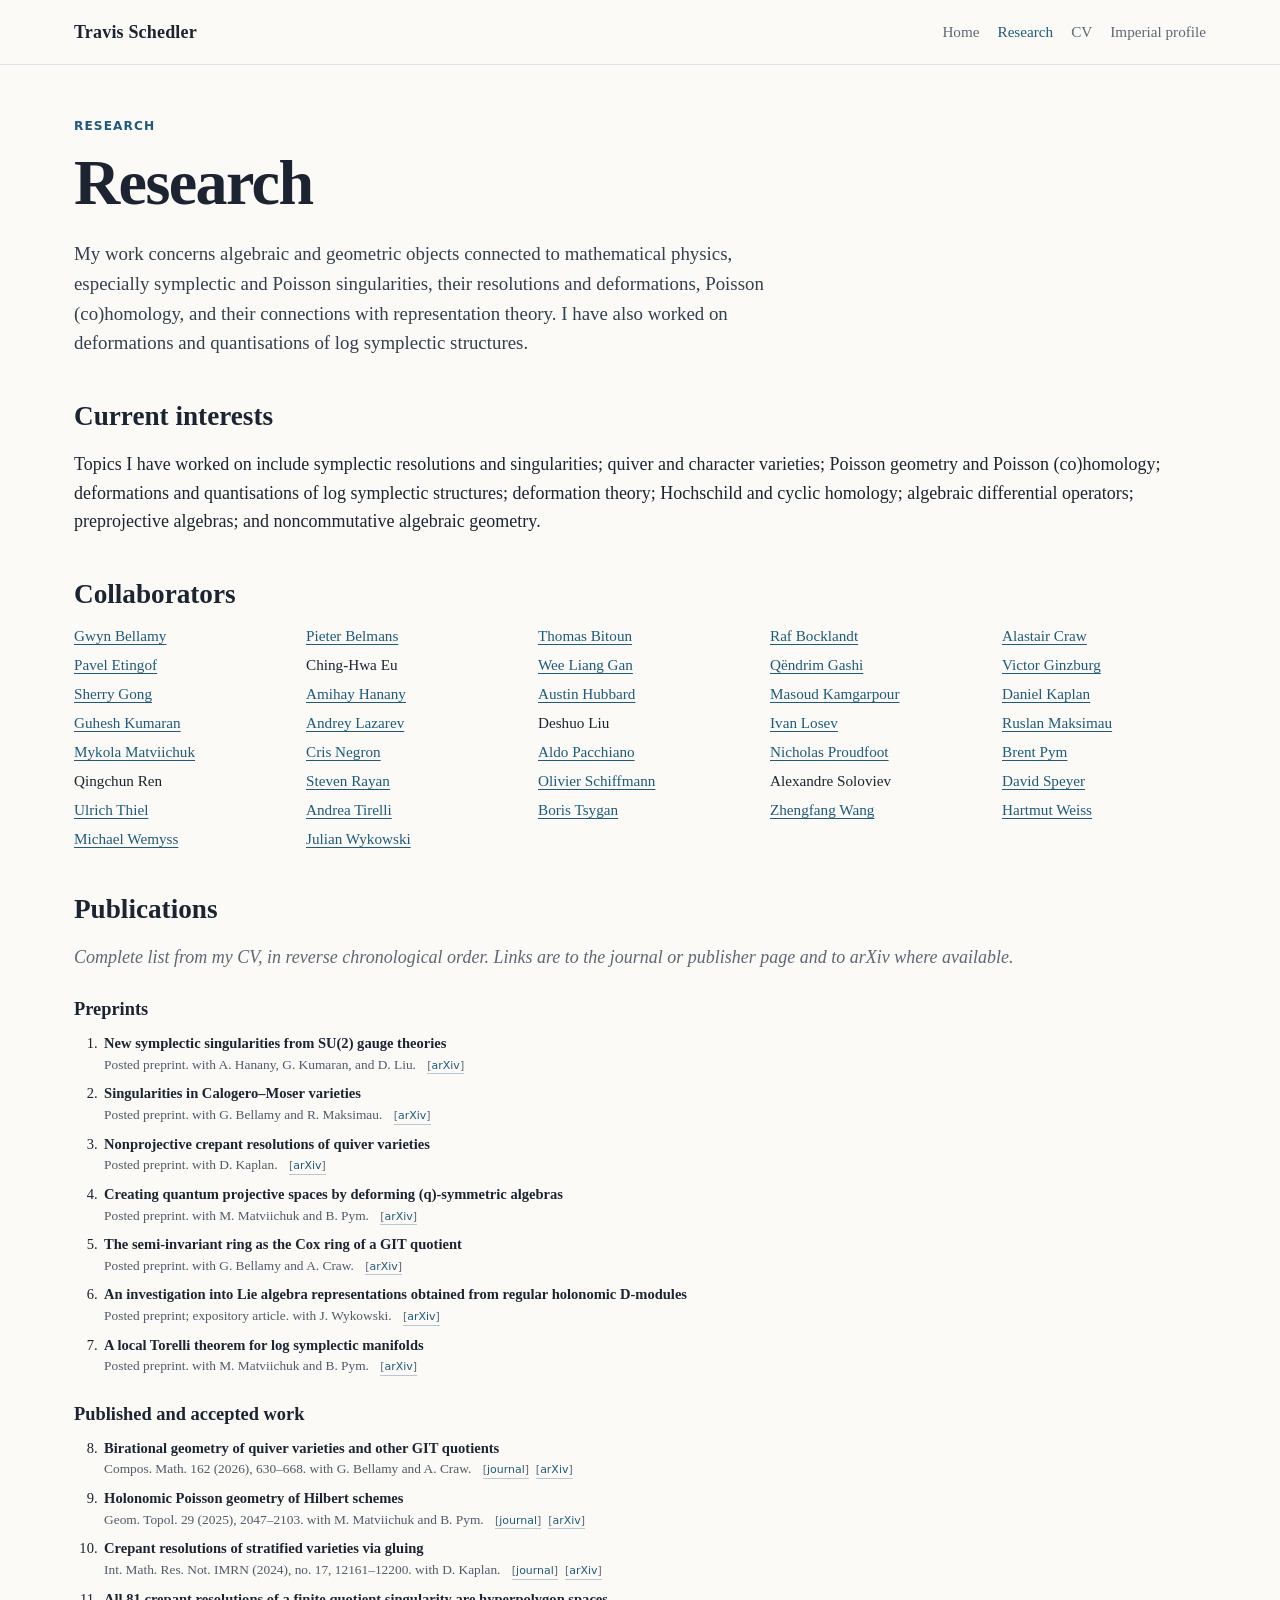
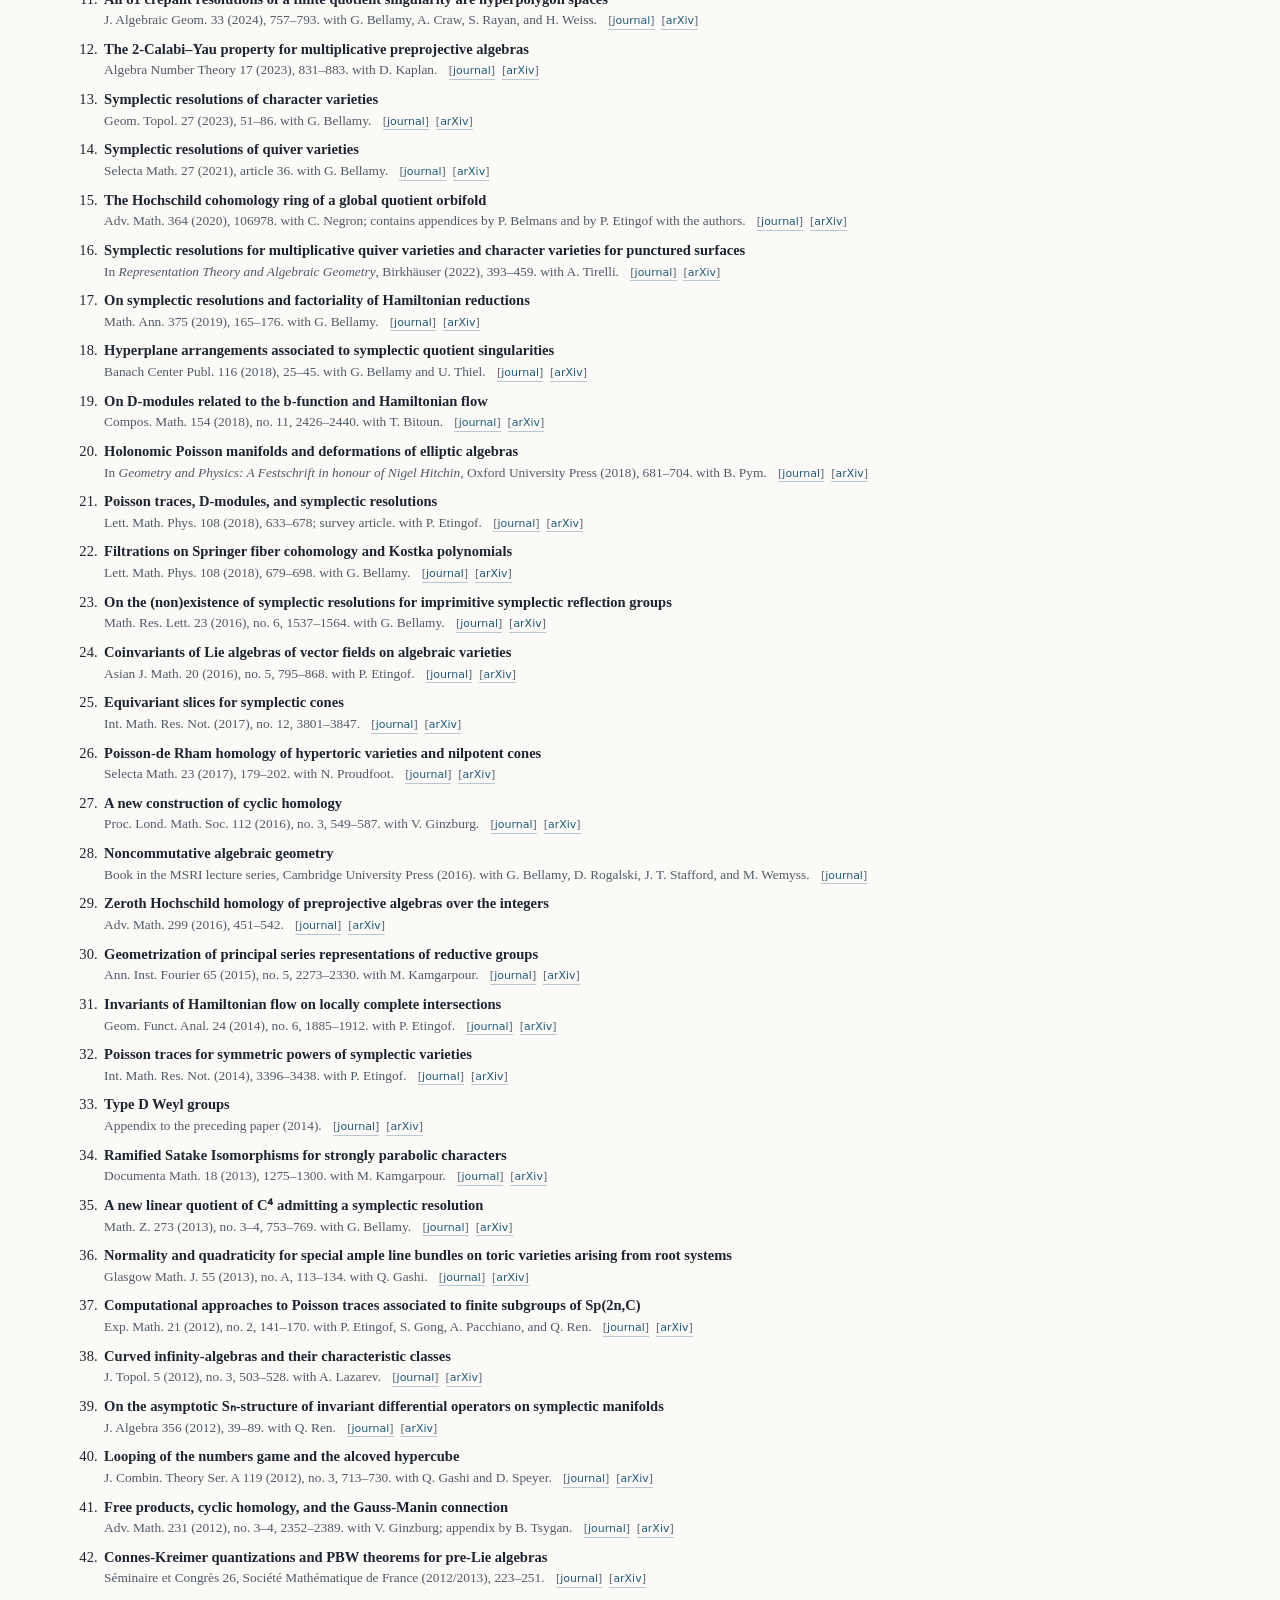
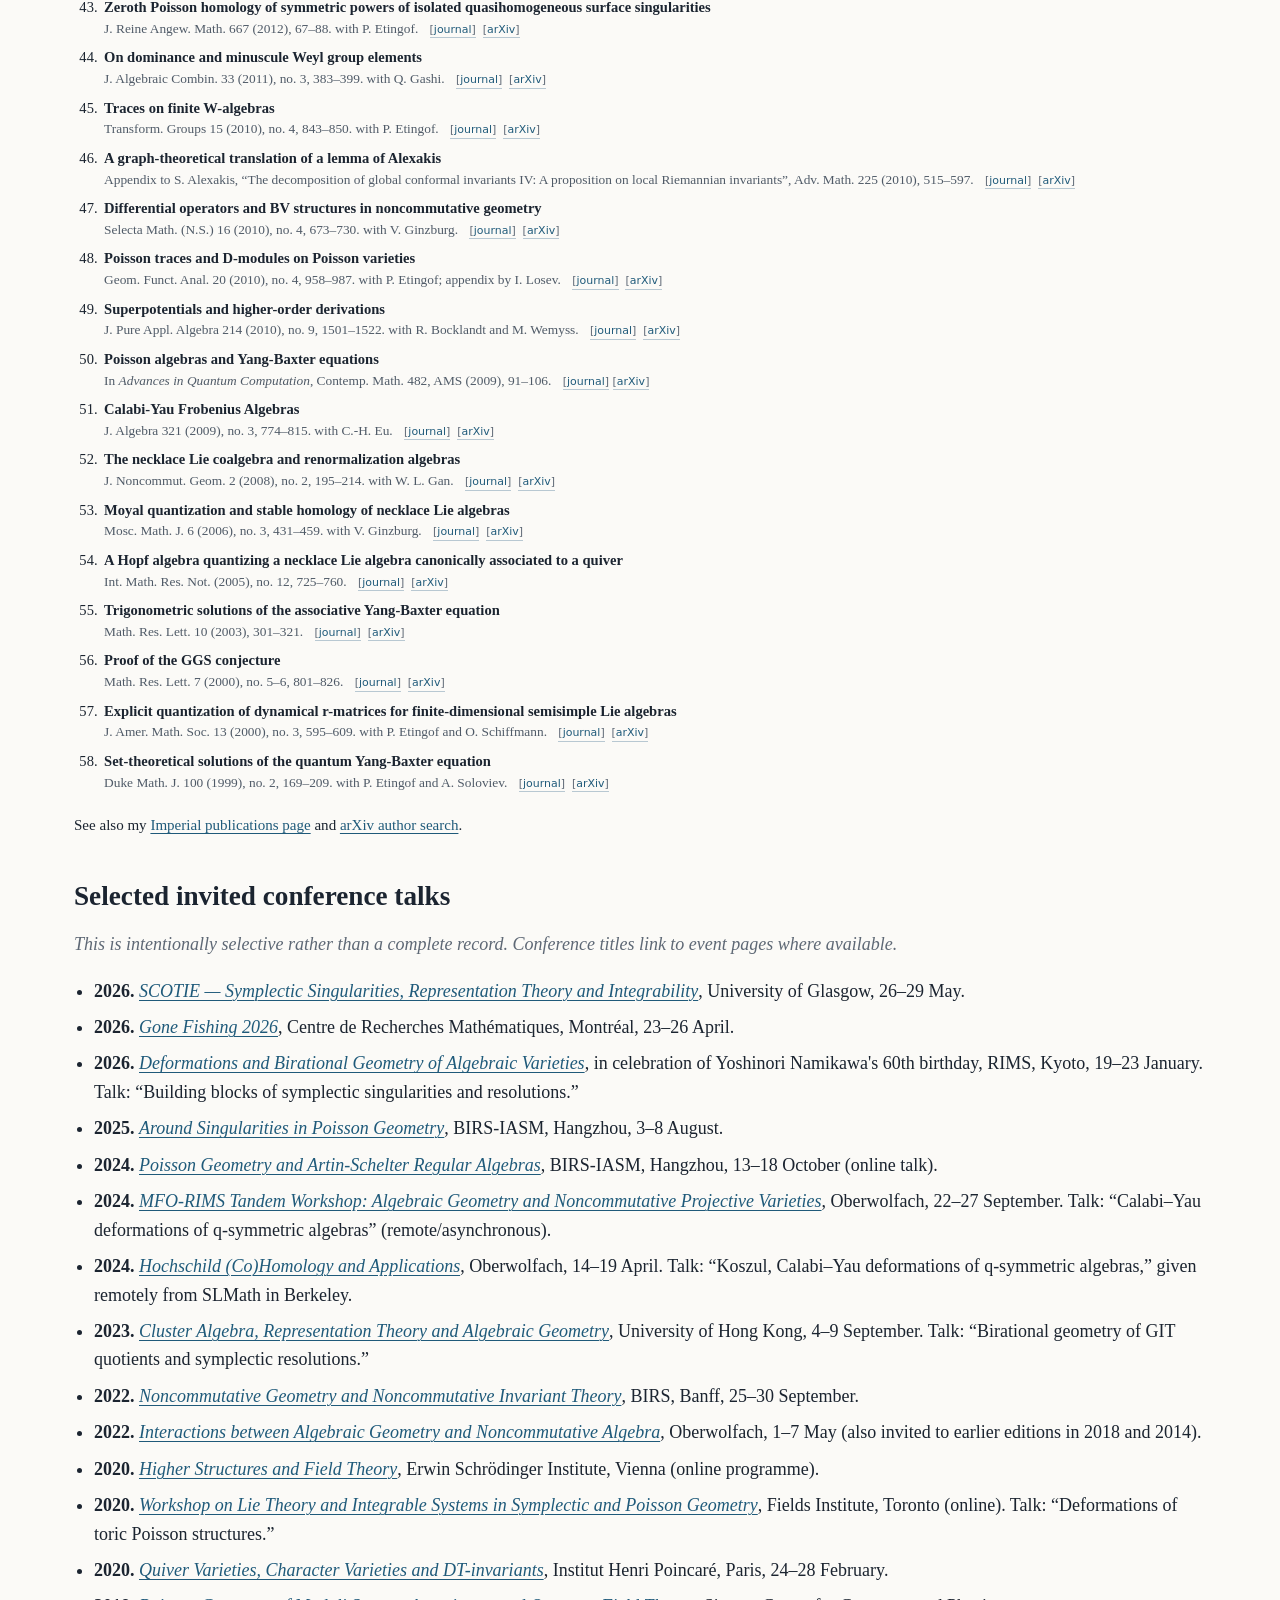
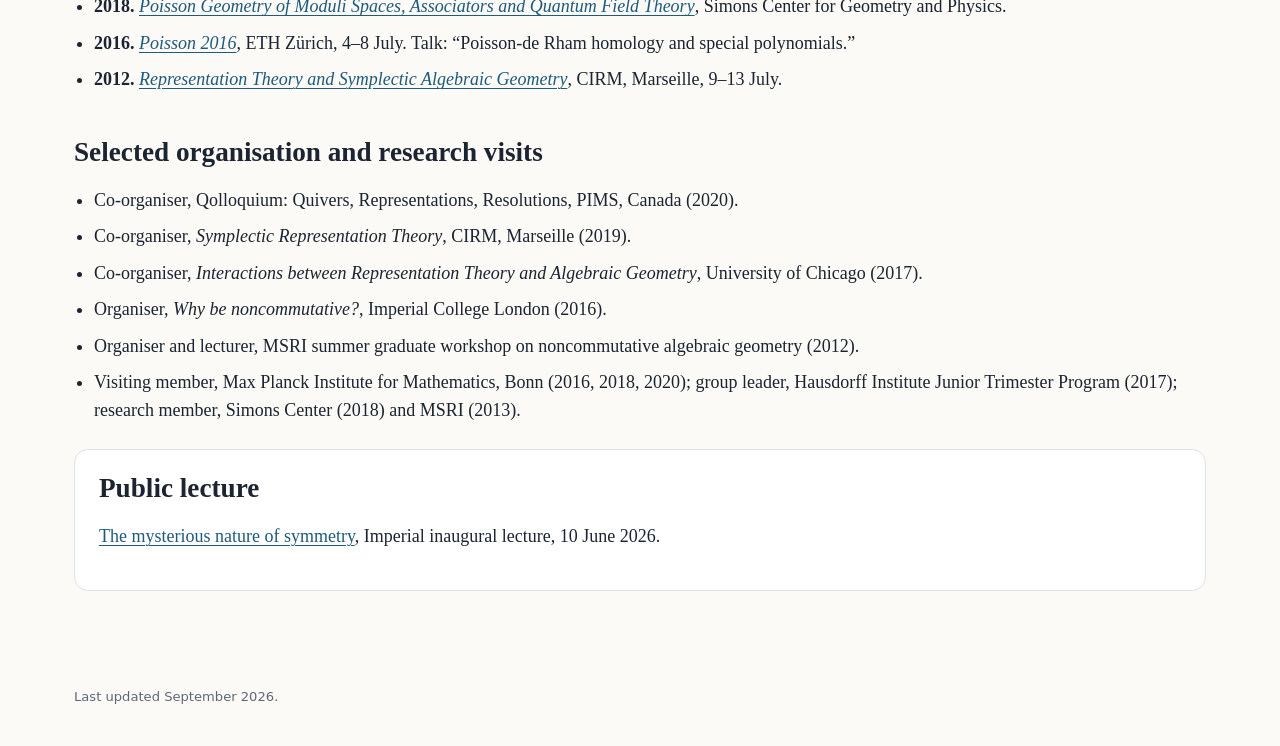
==== commit 0c2fcc30: "Add files via upload" ====
--- a/research.html
+++ b/research.html
@@ -23,7 +23,7 @@
   <main>
     <div class="eyebrow">Research</div>
     <h1>Research</h1>
-    <p class="lede">My work concerns algebraic and geometric objects connected to mathematical physics, especially symplectic and Poisson singularities, their resolutions and deformations, Poisson (co)homology, and their connections with representation theory. With Mykola Matviichuk and Brent Pym, I have also worked on deformations and quantisations of log symplectic structures.</p>
+    <p class="lede">My work concerns algebraic and geometric objects connected to mathematical physics, especially symplectic and Poisson singularities, their resolutions and deformations, Poisson (co)homology, and their connections with representation theory. I have also worked on deformations and quantisations of log symplectic structures.</p>
 
     <h2>Current interests</h2>
     <p>Topics I have worked on include symplectic resolutions and singularities; quiver and character varieties; Poisson geometry and Poisson (co)homology; deformations and quantisations of log symplectic structures; deformation theory; Hochschild and cyclic homology; algebraic differential operators; preprojective algebras; and noncommutative algebraic geometry.</p>
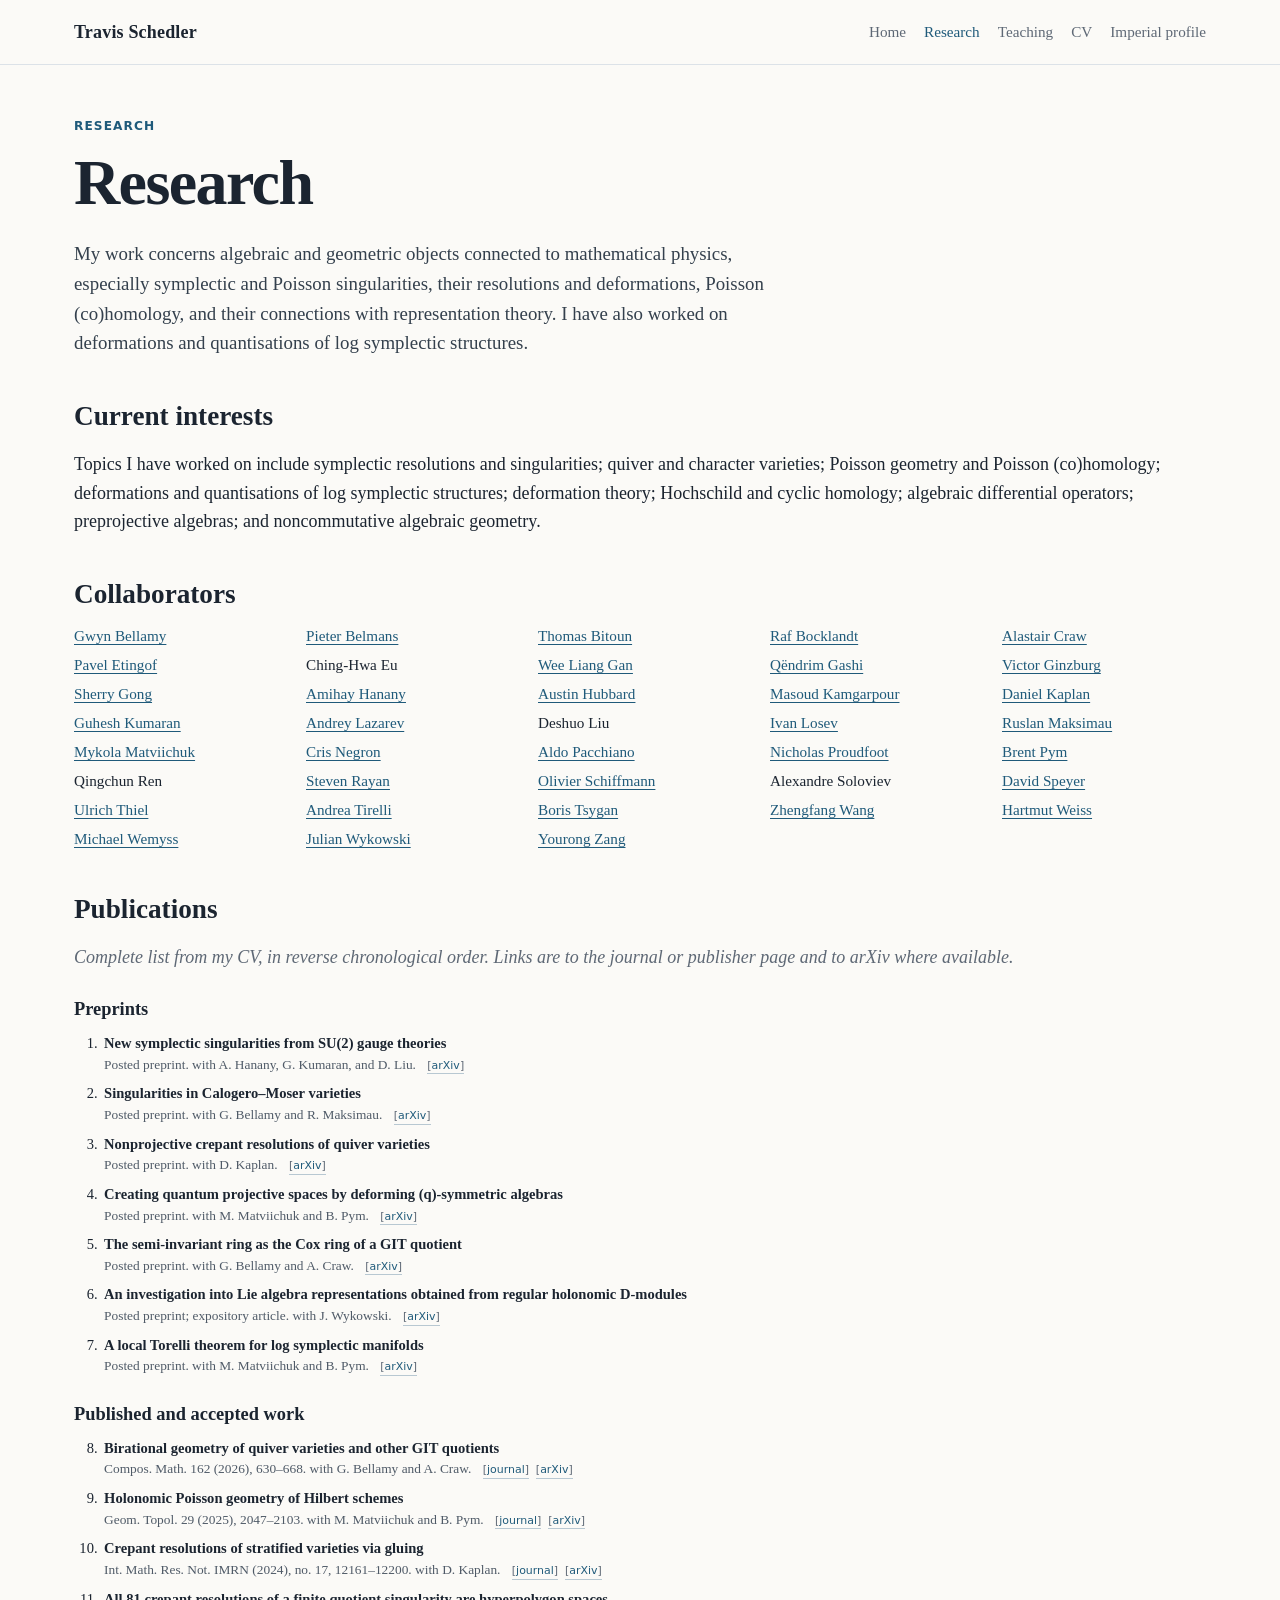
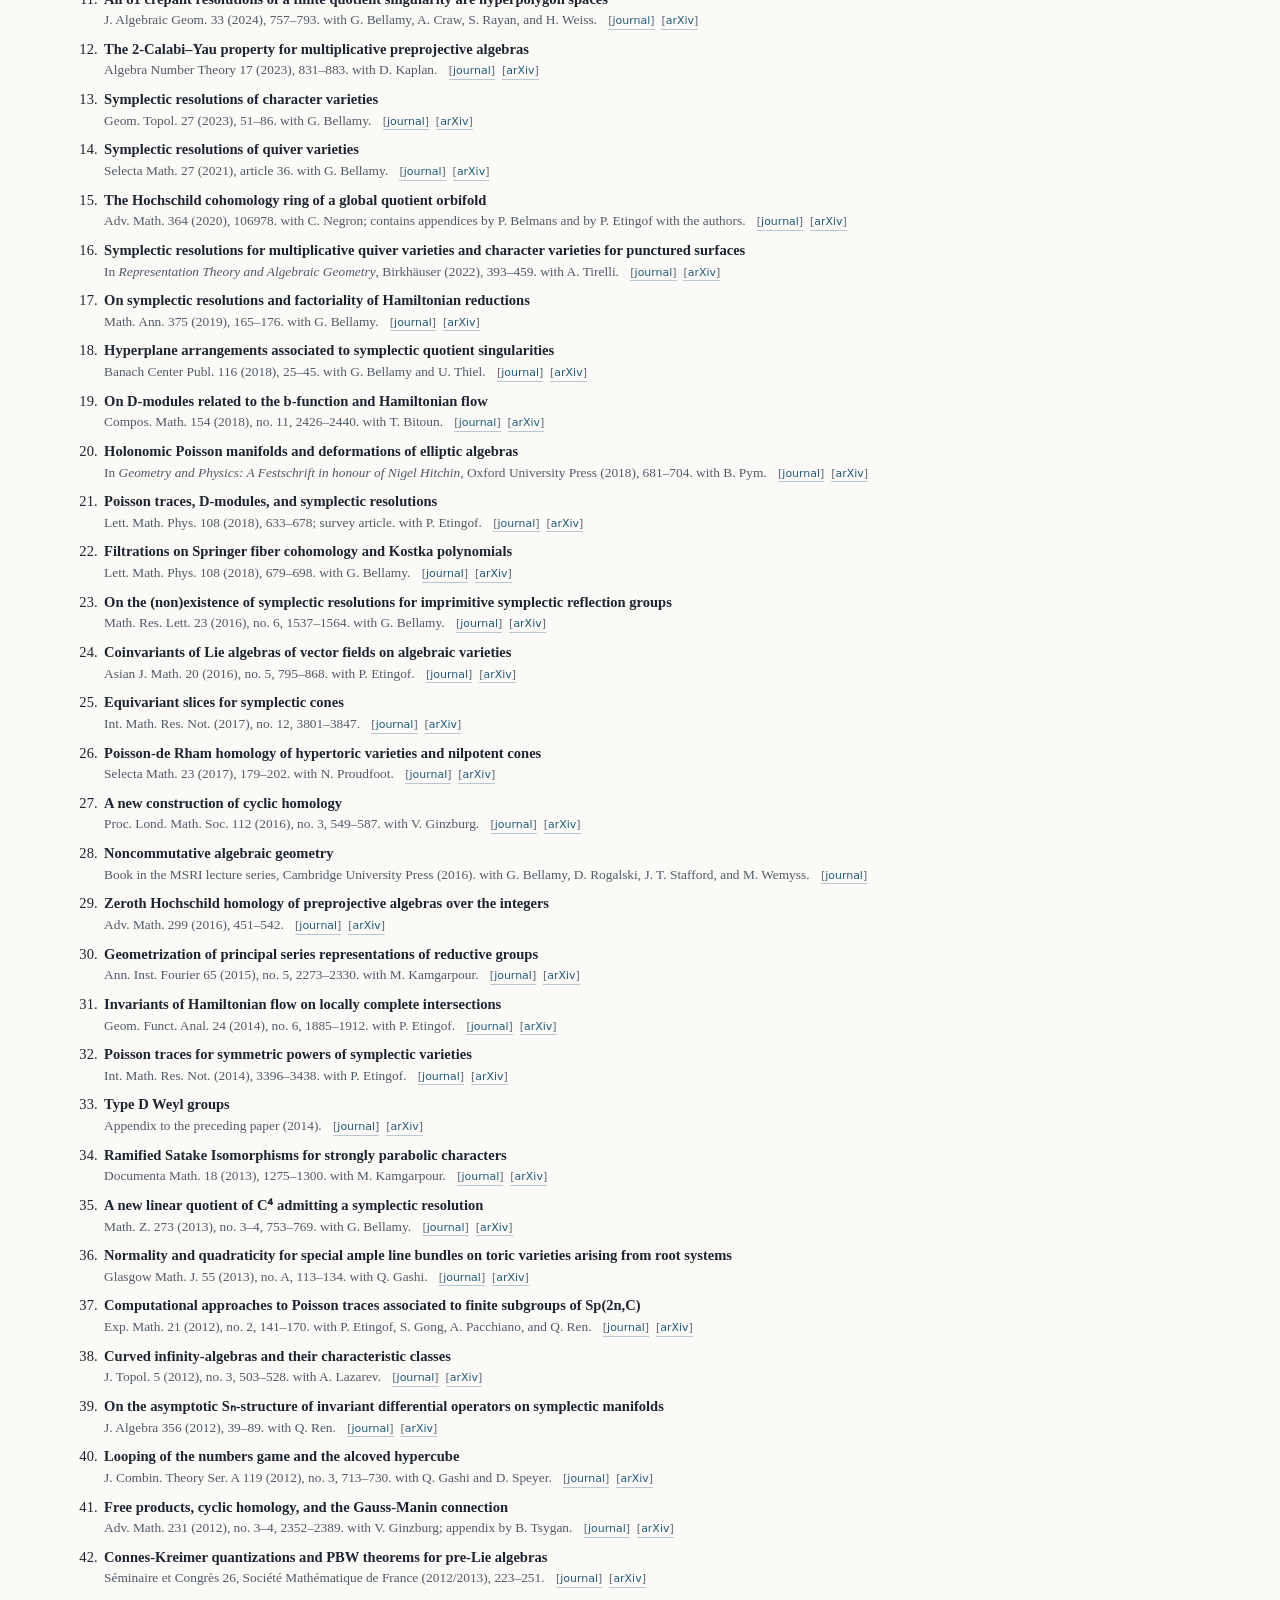
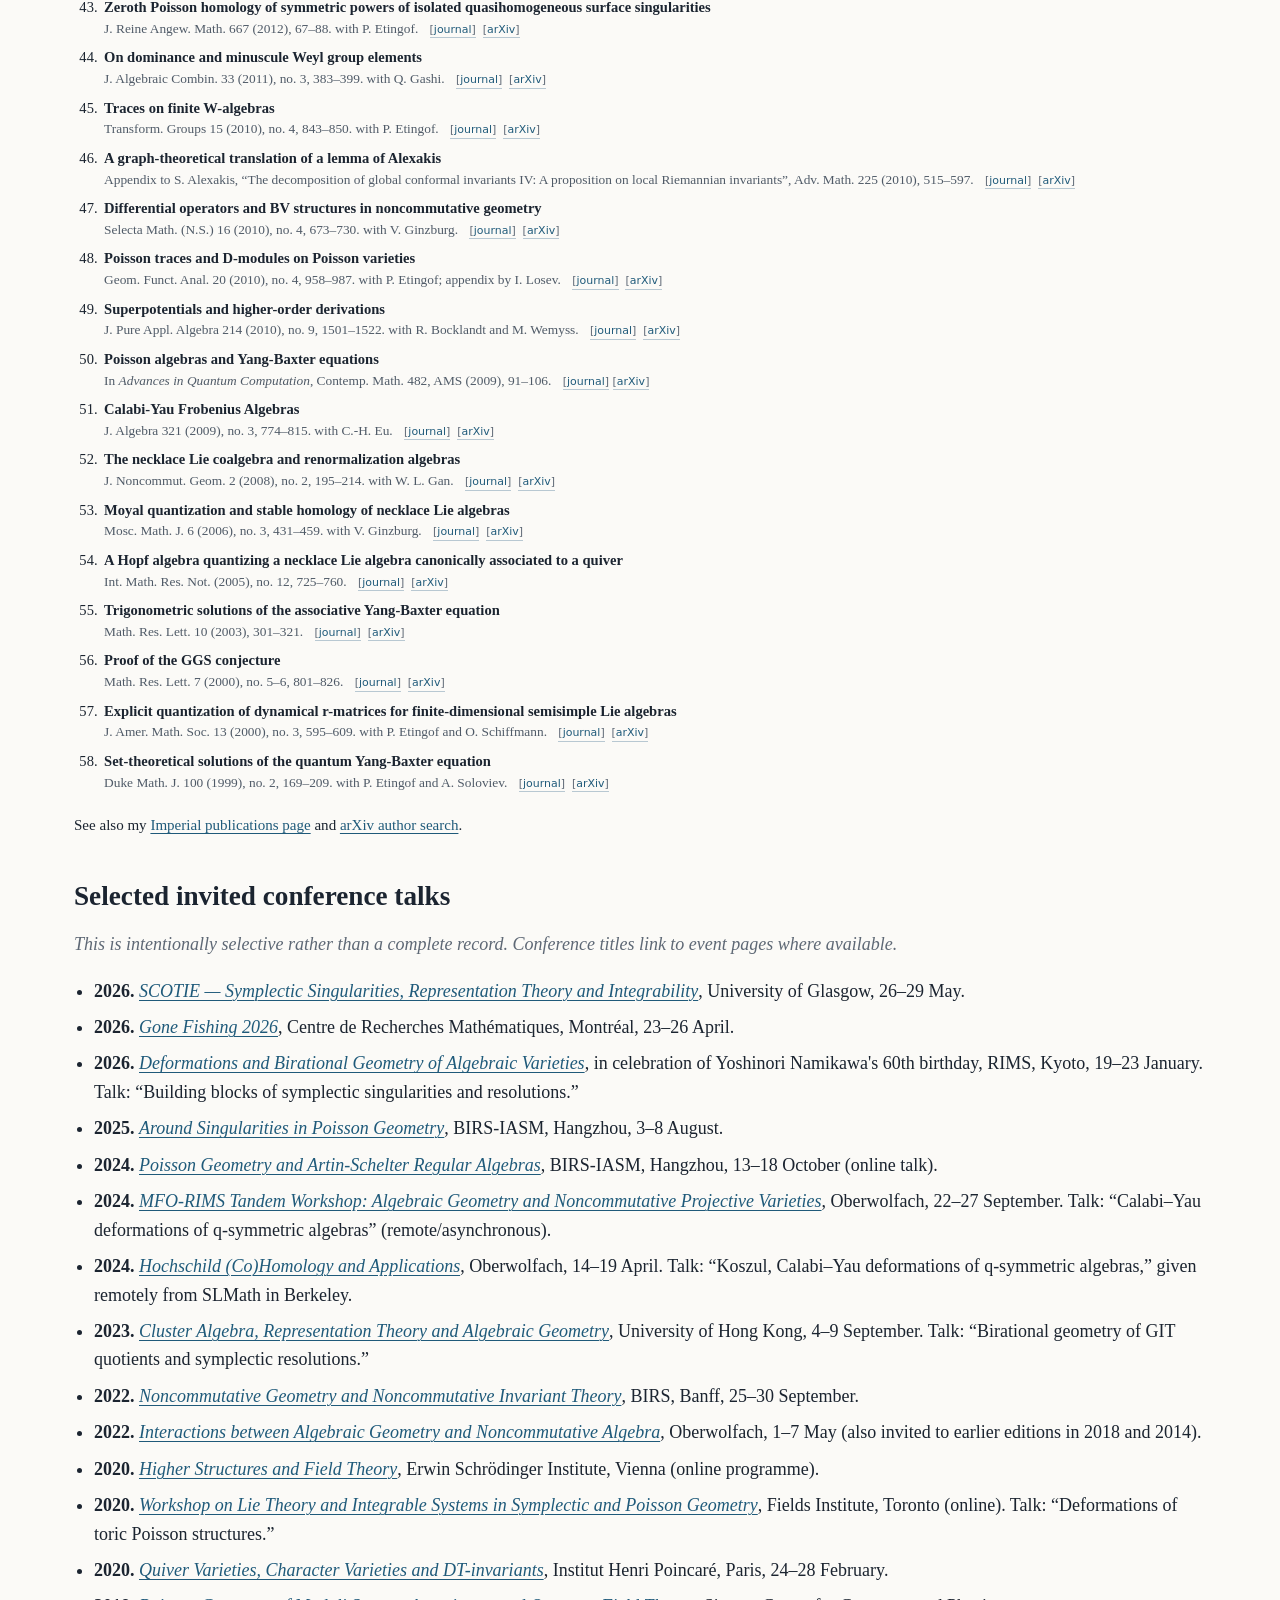
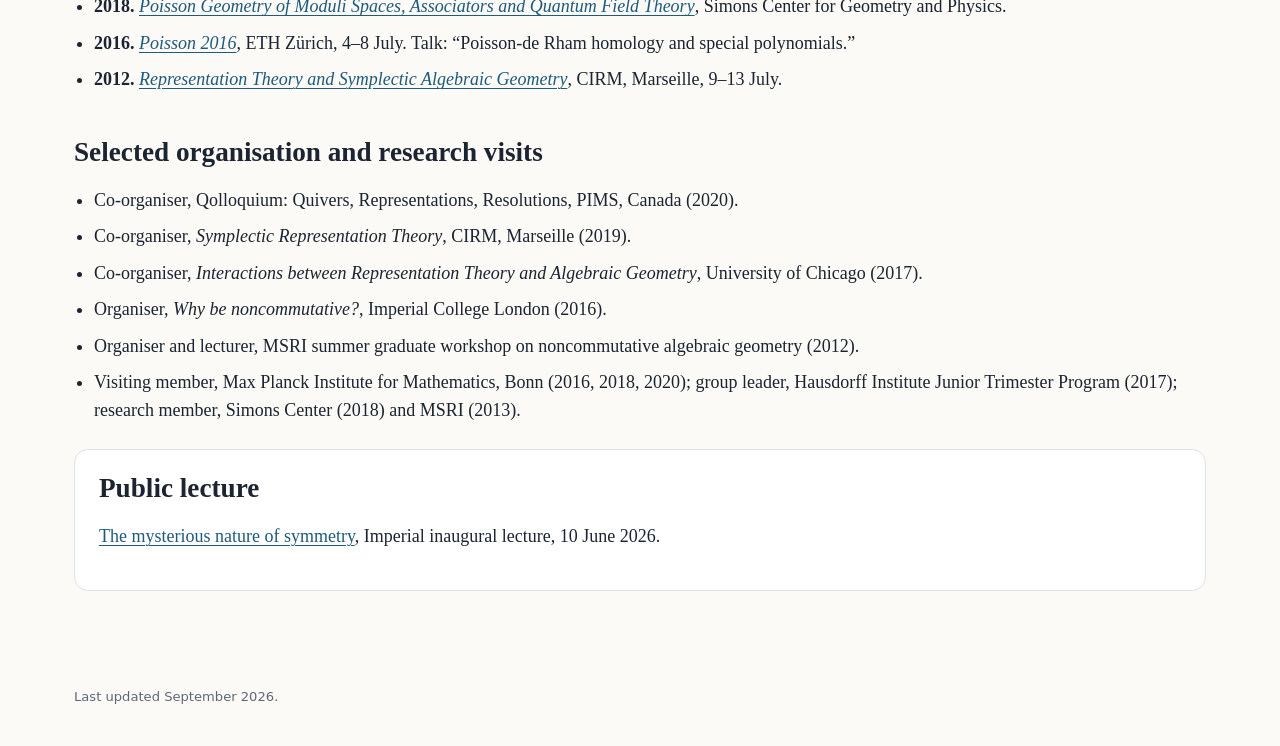
==== commit c74df1e0: "Add files via upload" ====
--- a/research.html
+++ b/research.html
@@ -14,6 +14,7 @@
       <div class="nav-links">
         <a href="index.html">Home</a>
         <span class="current-page" aria-current="page">Research</span>
+        <a href="teaching.html">Teaching</a>
         <a href="cv.pdf">CV</a>
         <a href="https://profiles.imperial.ac.uk/t.schedler">Imperial profile</a>
       </div>
@@ -67,6 +68,7 @@
       <li><a href="https://www.math.uni-kiel.de/geometrie/de/hartmut-weiss">Hartmut Weiss</a></li>
       <li><a href="https://www.maths.gla.ac.uk/~mwemyss/">Michael Wemyss</a></li>
       <li><a href="https://sites.google.com/view/julian-wykowski">Julian Wykowski</a></li>
+      <li><a href="https://www.math.wisc.edu/graduate-students/">Yourong Zang</a></li>
     </ul>
 
     <h2>Publications</h2>
